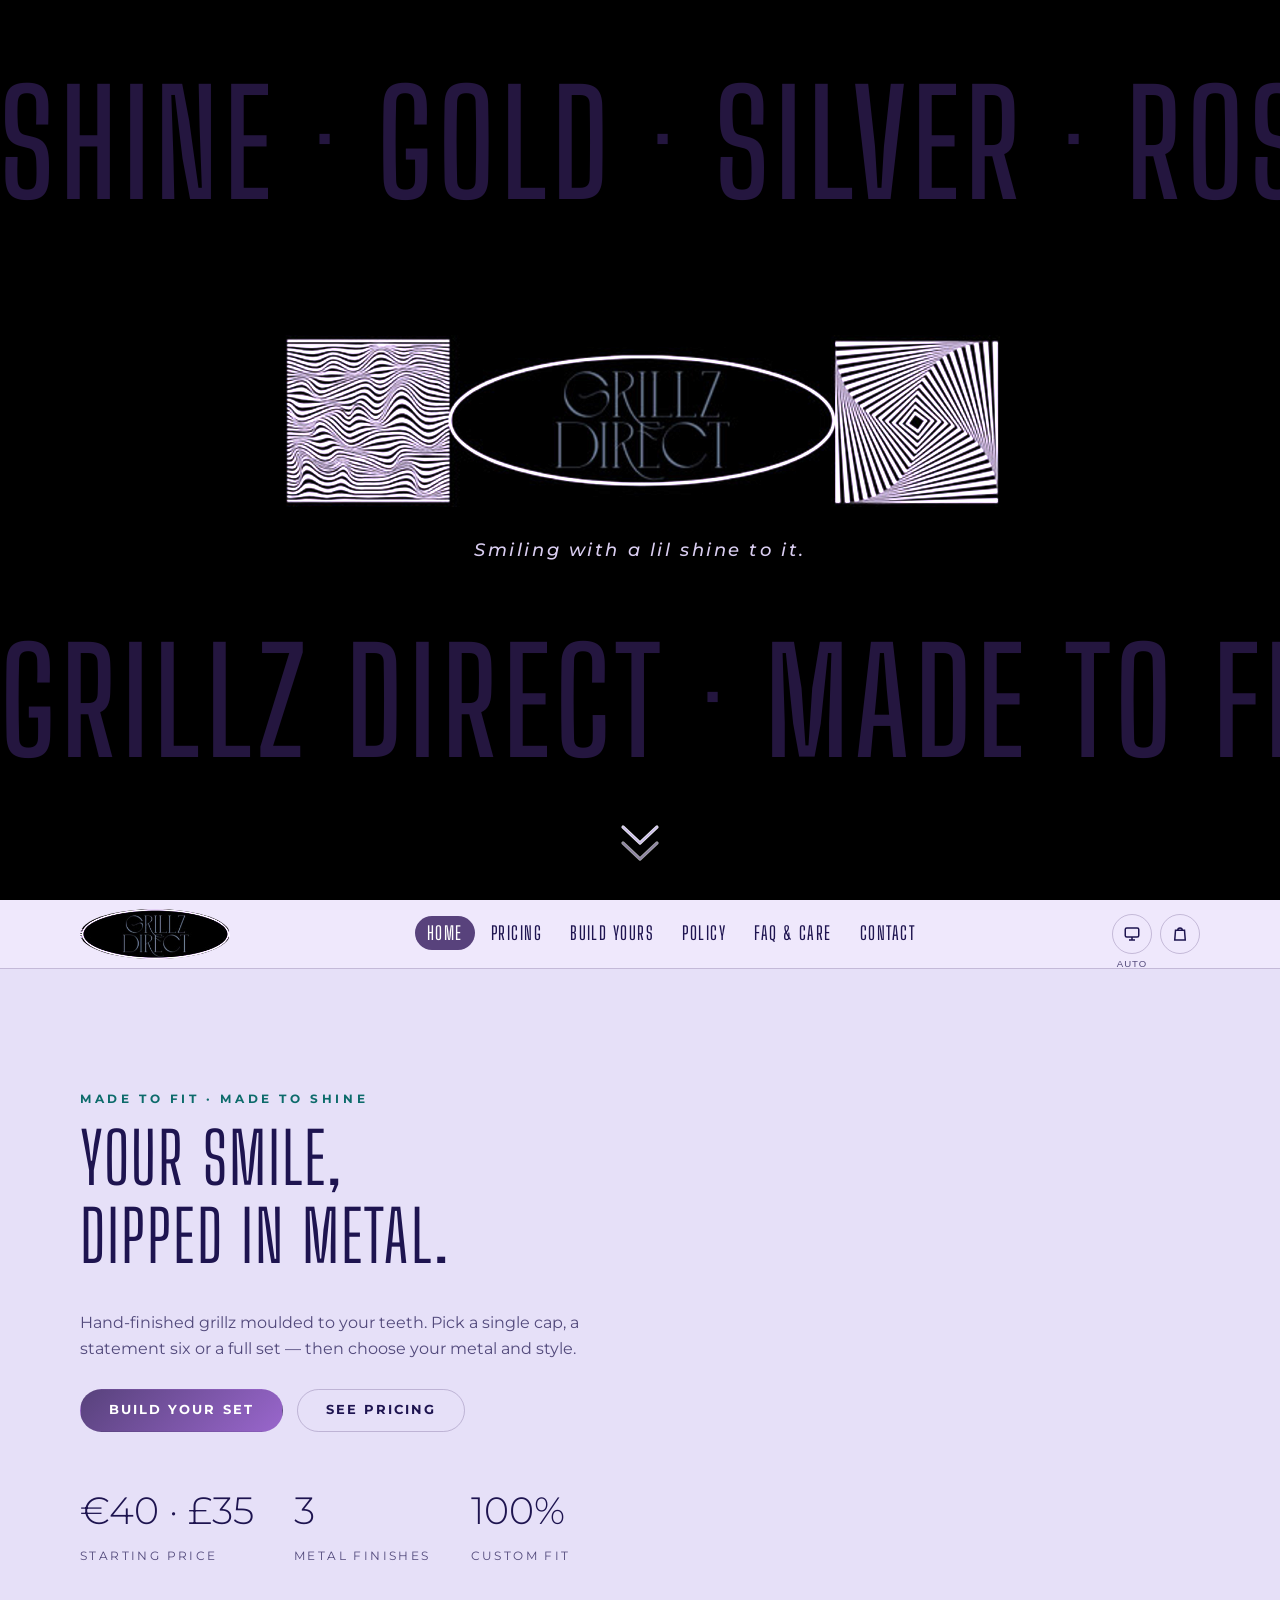
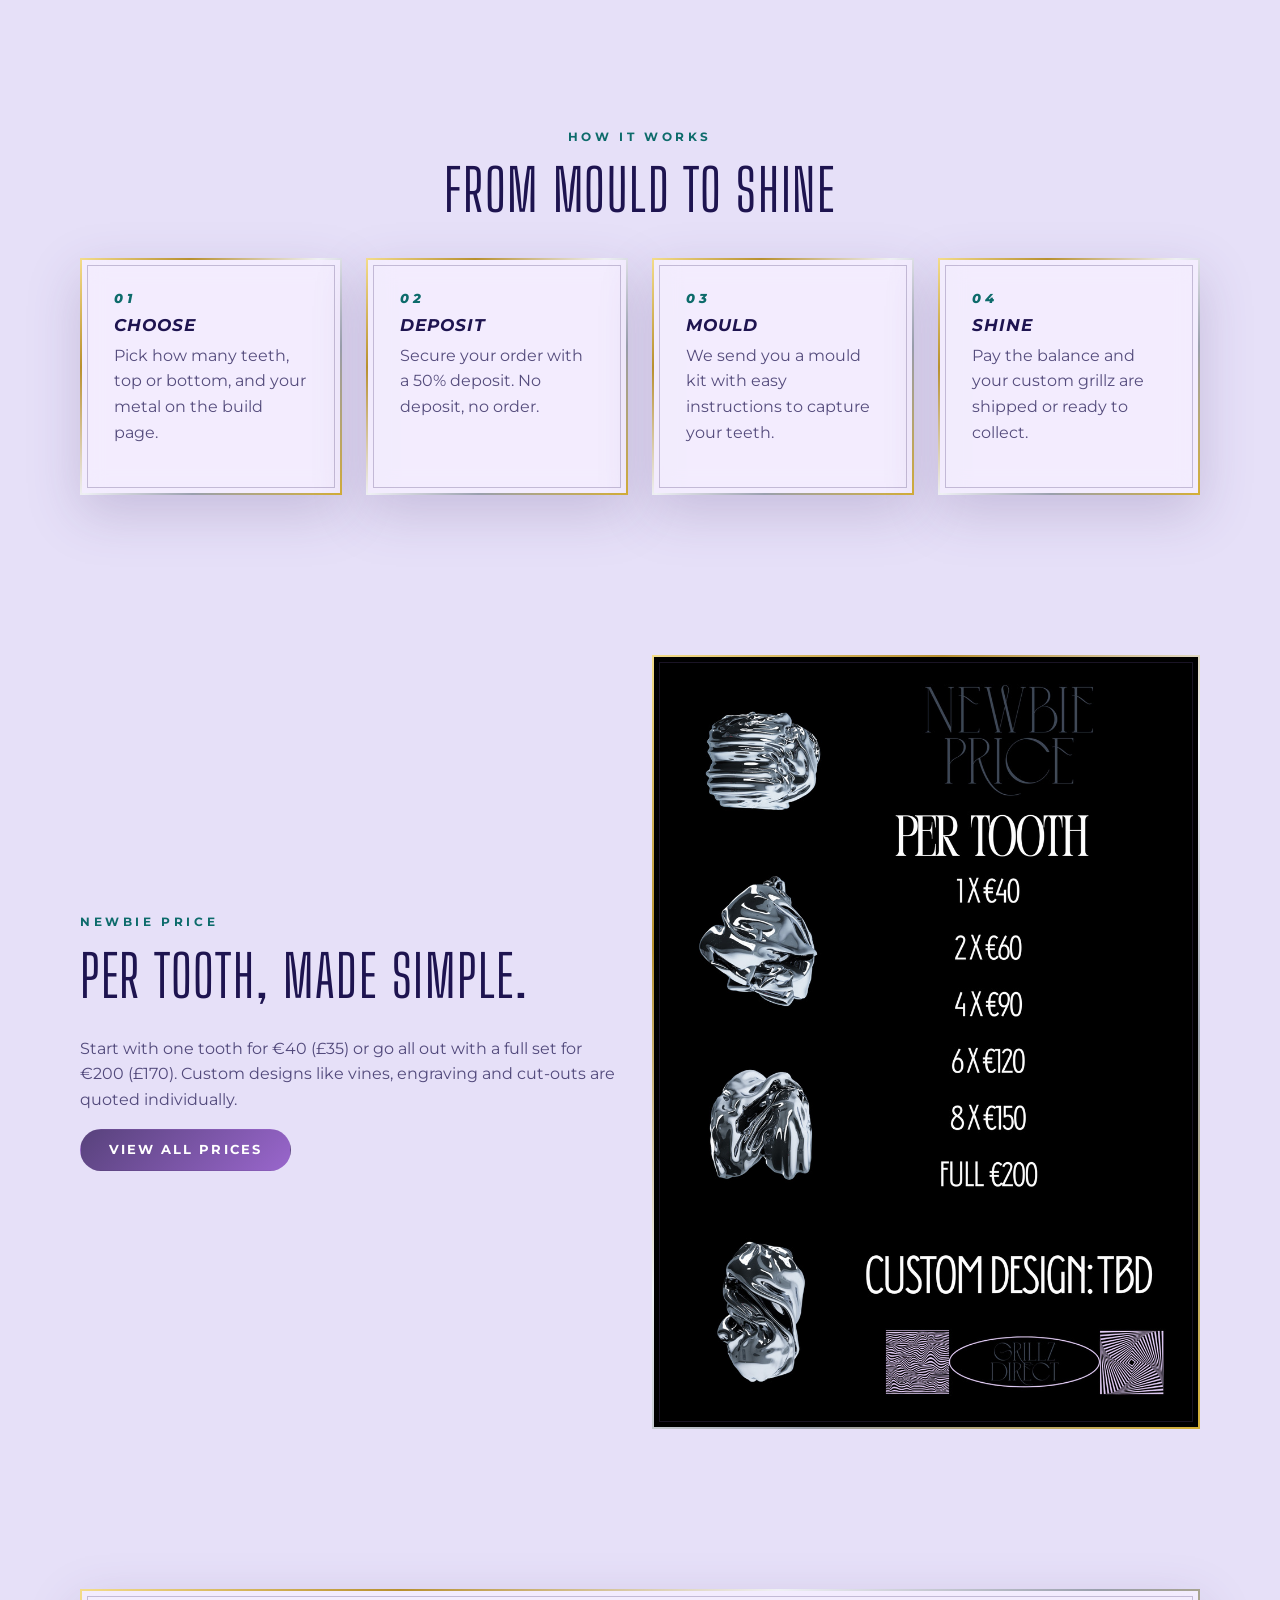
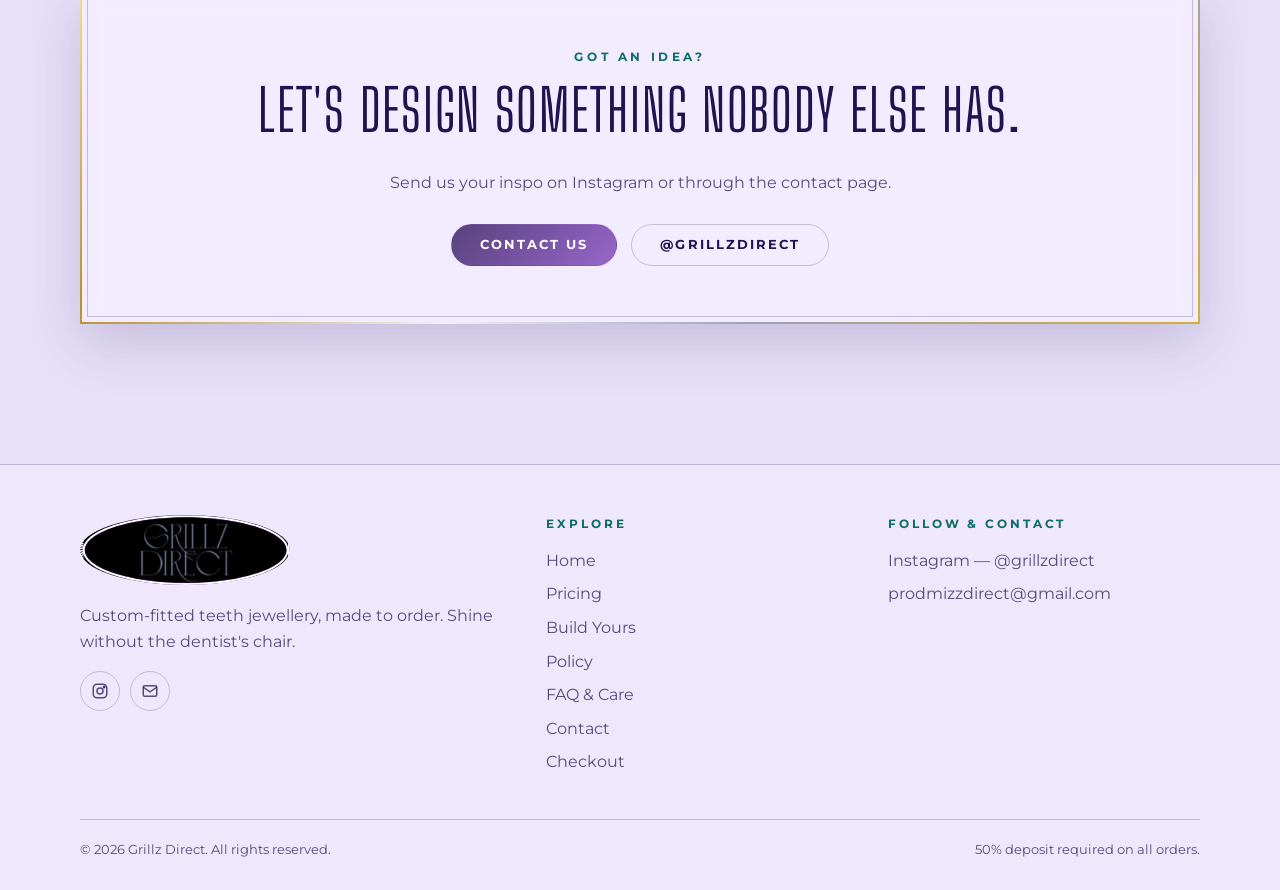
==== index.html @ 79b387ce "Grillz Direct website Seven linked pages (home, pricing, build-your-own, policy, FAQ & care, contact" ====
<!DOCTYPE html>
<html lang="en">
<head>
  <meta charset="UTF-8">
  <meta name="viewport" content="width=device-width, initial-scale=1.0">
  <title>Grillz Direct — Custom Teeth Jewellery</title>
  <meta name="description" content="Custom-fitted grillz made to order in Ireland and the UK. Silver, gold and rose gold teeth jewellery from €40 / £35.">
  <meta property="og:type" content="website">
  <meta property="og:title" content="Grillz Direct — Smiling with a lil shine to it.">
  <meta property="og:description" content="Custom-fitted grillz from €40 / £35. Build your set and pay a 50% deposit online.">
  <meta property="og:image" content="images/background.jpg">
  <meta name="theme-color" content="#000000">
  <script>try{var t=JSON.parse(localStorage.getItem("gd-theme"));if(t&&t!=="auto")document.documentElement.dataset.theme=t}catch(e){}</script>
  <link rel="preconnect" href="https://fonts.googleapis.com">
  <link rel="preconnect" href="https://fonts.gstatic.com" crossorigin>
  <link href="https://fonts.googleapis.com/css2?family=Big+Shoulders+Display:wght@300;400;500;600&family=Montserrat:ital,wght@0,400;0,500;0,600;0,700;0,800;1,700&display=swap" rel="stylesheet">
  <link rel="stylesheet" href="css/style.css">
  <script src="js/main.js" defer></script>
</head>
<body>
  <!-- Intro: the brand banner on solid black, unveiled from the centre -->
  <section class="intro" aria-label="Welcome">
    <div class="marquee top" aria-hidden="true">Shine · Gold · Silver · Rose · Custom · Shine · Gold · Silver · Rose · Custom ·&nbsp;</div>
    <div class="marquee bottom" aria-hidden="true">Grillz Direct · Made to fit · Grillz Direct · Made to fit ·&nbsp;</div>
    <div>
      <h1 class="intro-brand"><img class="intro-banner" src="images/logo-banner.png" alt="Grillz Direct" width="994" height="238"></h1>
      <p class="intro-tag">Smiling with a lil shine to it.</p>
    </div>
    <a class="slide-down" href="#start" aria-label="Scroll down to enter">
      <svg viewBox="0 0 40 22" aria-hidden="true"><path class="edge" d="M3 3l17 16L37 3"/><path class="core" d="M3 3l17 16L37 3"/></svg>
      <svg viewBox="0 0 40 22" aria-hidden="true"><path class="edge" d="M3 3l17 16L37 3"/><path class="core" d="M3 3l17 16L37 3"/></svg>
    </a>
  </section>

  <header id="site-header"></header>

  <main id="start">
    <section class="hero">
      <div class="container reveal">
        <span class="eyebrow">Made to fit · Made to shine</span>
        <h2>Your smile,<br>dipped in metal.</h2>
        <p style="max-width:520px">Hand-finished grillz moulded to your teeth. Pick a single cap, a statement six or a full set — then choose your metal and style.</p>
        <div class="hero-actions">
          <a class="btn" href="custom.html">Build your set</a>
          <a class="btn btn-ghost" href="shop.html">See pricing</a>
        </div>
        <div class="stats">
          <div class="stat"><strong>€40 · £35</strong><span>Starting price</span></div>
          <div class="stat"><strong data-count-to="3">3</strong><span>Metal finishes</span></div>
          <div class="stat"><strong data-count-to="100" data-suffix="%">100%</strong><span>Custom fit</span></div>
        </div>
      </div>
    </section>

    <section class="section">
      <div class="container">
        <div class="center reveal">
          <span class="eyebrow">How it works</span>
          <h2>From mould to shine</h2>
        </div>
        <div class="grid grid-3 steps" style="margin-top:36px">
          <article class="card step reveal"><h3>Choose</h3><p>Pick how many teeth, top or bottom, and your metal on the build page.</p></article>
          <article class="card step reveal"><h3>Deposit</h3><p>Secure your order with a 50% deposit. No deposit, no order.</p></article>
          <article class="card step reveal"><h3>Mould</h3><p>We send you a mould kit with easy instructions to capture your teeth.</p></article>
          <article class="card step reveal"><h3>Shine</h3><p>Pay the balance and your custom grillz are shipped or ready to collect.</p></article>
        </div>
      </div>
    </section>

    <section class="section">
      <div class="container grid grid-2" style="align-items:center">
        <div class="reveal">
          <span class="eyebrow">Newbie price</span>
          <h2>Per tooth, made simple.</h2>
          <p>Start with one tooth for €40 (£35) or go all out with a full set for €200 (£170). Custom designs like vines, engraving and cut-outs are quoted individually.</p>
          <a class="btn" href="shop.html">View all prices</a>
        </div>
        <button class="flyer reveal" data-lightbox="images/pricing.jpeg" aria-label="Open pricing flyer">
          <img src="images/pricing.jpeg" alt="Grillz Direct newbie price list flyer" loading="lazy">
        </button>
      </div>
    </section>

    <section class="section">
      <div class="container card center reveal" style="padding:56px 28px">
        <span class="eyebrow">Got an idea?</span>
        <h2>Let's design something nobody else has.</h2>
        <p>Send us your inspo on Instagram or through the contact page.</p>
        <div class="hero-actions" style="justify-content:center">
          <a class="btn" href="contact.html">Contact us</a>
          <a class="btn btn-ghost" href="https://www.instagram.com/grillzdirect/" target="_blank" rel="noopener">@grillzdirect</a>
        </div>
      </div>
    </section>
  </main>

  <footer id="site-footer"></footer>
</body>
</html>
---- css/style.css ----
/* =========================================================
   GRILLZ DIRECT — shared stylesheet
   Dark: indigo / dark teal / cyber grape / purple amethyst
   Light: lilac / lavender
   ========================================================= */

:root {
  /* brand palette */
  --indigo: #1e1450;
  --indigo-deep: #120b33;
  --teal: #0d3b42;
  --grape: #58427c;
  --amethyst: #9966cc;
  --lilac: #c8a2c8;
  --lavender: #e6e0f8;

  /* dark theme tokens (default) */
  --bg: #0c0822;
  --surface: rgba(30, 20, 80, 0.62);
  --surface-strong: rgba(18, 11, 51, 0.88);
  --border: rgba(153, 102, 204, 0.32);
  --text: #ffffff;
  --text-soft: rgba(255, 255, 255, 0.74);
  --accent: #b48ae6;
  --accent-2: #3fb7b0;
  --btn-text: #ffffff;
  --veil: rgba(10, 6, 26, 0.62);
  --photo-backing: #000;
  --photo-blend: normal;
  --shadow: 0 18px 50px rgba(0, 0, 0, 0.45);
  color-scheme: dark;

  /* metal frame for the info boxes */
  --gold: #d4af37;
  --silver: #c9ccd4;
  --metal-frame: linear-gradient(135deg, #f3dc8a, #b8902f 22%, #eef0f4 48%, #9aa0ad 70%, #d4af37);
  --inner-line: rgba(220, 222, 230, 0.35);

  --radius: 18px;
  --logo-boost: brightness(1.7) drop-shadow(0 0 .5px rgba(255, 255, 255, .85)) drop-shadow(0 0 .5px rgba(255, 255, 255, .6));
  --font-title: "Big Shoulders Display", "Arial Narrow", sans-serif;
  --font-display: "Montserrat", system-ui, sans-serif;
  --font-body: "Montserrat", system-ui, sans-serif;
}

/* light theme — follows device unless the user picked one */
@media (prefers-color-scheme: light) {
  :root:not([data-theme="dark"]) {
    --bg: #e6e0f8;
    --surface: rgba(246, 240, 255, 0.78);
    --surface-strong: rgba(240, 232, 252, 0.95);
    --border: rgba(88, 66, 124, 0.28);
    --text: #1e1450;
    --text-soft: rgba(30, 20, 80, 0.74);
    --accent: #6b3fa8;
    --accent-2: #0d6b6b;
    --veil: rgba(230, 224, 248, 0.62);
    --photo-backing: #e6e0f8;
    --photo-blend: screen;
    --inner-line: rgba(88, 66, 124, 0.3);
    --shadow: 0 18px 50px rgba(88, 66, 124, 0.22);
    color-scheme: light;
  }
}
:root[data-theme="light"] {
  --bg: #e6e0f8;
  --surface: rgba(246, 240, 255, 0.78);
  --surface-strong: rgba(240, 232, 252, 0.95);
  --border: rgba(88, 66, 124, 0.28);
  --text: #1e1450;
  --text-soft: rgba(30, 20, 80, 0.74);
  --accent: #6b3fa8;
  --accent-2: #0d6b6b;
  --veil: rgba(230, 224, 248, 0.62);
  --photo-backing: #e6e0f8;
  --photo-blend: screen;
  --inner-line: rgba(88, 66, 124, 0.3);
  --shadow: 0 18px 50px rgba(88, 66, 124, 0.22);
  color-scheme: light;
}

/* ---------- base ---------- */
*, *::before, *::after { box-sizing: border-box; }
html { scroll-behavior: smooth; }
body {
  margin: 0;
  min-height: 100vh;
  font-family: var(--font-body);
  color: var(--text);
  background: var(--bg);
  line-height: 1.6;
  overflow-x: hidden;
  transition: background-color .4s, color .4s;
}

/* Fixed background photo that stays put while scrolling.
   Shown near its real size (no upscaling blur) on a backing that
   matches the photo's black edges; a flat veil keeps it half-hidden.
   In light mode the photo is screen-blended so its black turns lavender. */
body::before {
  content: "";
  position: fixed;
  inset: 0;
  z-index: -2;
  background: var(--photo-backing) url("../images/background.jpg") center / min(100vw, 100vh, 760px) no-repeat;
  background-blend-mode: var(--photo-blend);
}
body::after {
  content: "";
  position: fixed;
  inset: 0;
  z-index: -1;
  background: var(--veil);
  transition: background .4s;
}

img { max-width: 100%; display: block; }
a { color: var(--accent); }
h1, h2, h3 { font-weight: 400; line-height: 1.1; margin: 0 0 .5em; }
/* main titles use the flyer-style condensed lettering */
h1, h2 { font-family: var(--font-title); font-weight: 400; text-transform: uppercase; letter-spacing: .03em; }
h1 { font-size: clamp(3rem, 8vw, 5.6rem); }
h2 { font-size: clamp(2.2rem, 5.5vw, 3.6rem); }
h3 { font-family: var(--font-body); font-size: 1.05rem; font-weight: 700; font-style: italic; text-transform: uppercase; letter-spacing: .06em; }
p { margin: 0 0 1em; color: var(--text-soft); }

.container { width: min(1120px, 100% - 32px); margin-inline: auto; }
.section { padding: 80px 0; }
.eyebrow { text-transform: uppercase; letter-spacing: .3em; font-size: .75rem; font-weight: 700; color: var(--accent-2); margin-bottom: 12px; display: block; }
.center { text-align: center; }
.muted { color: var(--text-soft); font-size: .9rem; }

/* ---------- header / nav ---------- */
.site-header {
  position: sticky; top: 0; z-index: 50;
  background: var(--surface-strong);
  backdrop-filter: blur(14px);
  border-bottom: 1px solid var(--border);
}
.nav { display: flex; align-items: center; justify-content: space-between; gap: 16px; height: 68px; }
/* logo: the oval from the brand banner (logo-banner.png is 994×238,
   the oval sits at x 225–771, y 27–209) */
.logo {
  --h: 50px;
  display: block; flex-shrink: 0;
  height: var(--h); aspect-ratio: 546 / 182; border-radius: 50%;
  background: #000 url("../images/logo-banner.png") no-repeat;
  background-size: calc(var(--h) * 994 / 182) auto;
  background-position: calc(var(--h) * -225 / 182) calc(var(--h) * -27 / 182);
  filter: var(--logo-boost);
  transition: transform .3s, filter .3s;
}
.logo:hover { transform: scale(1.05); filter: var(--logo-boost) drop-shadow(0 0 10px rgba(200, 180, 236, .6)); }

.site-footer .logo { --h: 70px; }
.nav-links { display: flex; gap: 4px; list-style: none; margin: 0; padding: 0; }
.nav-links a {
  color: var(--text); text-decoration: none; font-family: var(--font-title); font-size: 1.15rem; font-weight: 500;
  letter-spacing: .08em; text-transform: uppercase; padding: 6px 12px; border-radius: 999px;
  transition: background .25s, color .25s;
}
.nav-links a:hover, .nav-links a.active { background: var(--grape); color: #fff; }
.nav-tools { display: flex; align-items: center; gap: 8px; }
.icon-btn {
  position: relative; display: inline-grid; place-items: center;
  width: 40px; height: 40px; border-radius: 50%;
  border: 1px solid var(--border); background: transparent; color: var(--text);
  cursor: pointer; text-decoration: none; transition: background .25s, transform .25s;
}
.icon-btn:hover { background: var(--grape); color: #fff; transform: translateY(-2px); }
.icon-btn svg { width: 18px; height: 18px; }
.cart-count {
  position: absolute; top: -4px; right: -4px; min-width: 18px; height: 18px; padding: 0 5px;
  border-radius: 999px; background: var(--accent-2); color: #fff; font-size: .68rem; font-weight: 700;
  display: grid; place-items: center;
}
.cart-count[data-count="0"] { display: none; }
.theme-label { font-size: .6rem; position: absolute; bottom: -16px; letter-spacing: .1em; text-transform: uppercase; color: var(--text-soft); }
.menu-toggle { display: none; }

@media (max-width: 1100px) {
  .menu-toggle { display: inline-grid; }
  .nav-links {
    position: absolute; top: 68px; left: 0; right: 0; flex-direction: column;
    background: var(--surface-strong); backdrop-filter: blur(14px);
    padding: 12px 16px 20px; border-bottom: 1px solid var(--border);
    transform: translateY(-12px); opacity: 0; pointer-events: none; transition: .3s;
  }
  .nav-links.open { transform: none; opacity: 1; pointer-events: auto; }
  .nav-links a { display: block; padding: 12px 14px; }
}

/* ---------- buttons ---------- */
.btn {
  display: inline-flex; align-items: center; justify-content: center; gap: 10px;
  padding: 14px 28px; border-radius: 999px; border: 1px solid transparent;
  font: 700 .8rem/1 var(--font-body); letter-spacing: .16em; text-transform: uppercase;
  cursor: pointer; text-decoration: none; transition: transform .25s, box-shadow .25s, background .25s;
  background: linear-gradient(135deg, var(--grape), var(--amethyst)); color: var(--btn-text);
}
.btn:hover { transform: translateY(-3px); box-shadow: 0 12px 30px rgba(153, 102, 204, .45); }
.btn-ghost { background: transparent; border-color: var(--border); color: var(--text); }
.btn-ghost:hover { background: var(--surface); }
.btn-teal { background: linear-gradient(135deg, var(--teal), #16716d); }
.btn-block { width: 100%; }
.btn:disabled { opacity: .5; cursor: not-allowed; transform: none; box-shadow: none; }

/* ---------- cards ---------- */
/* boxy info boxes: straight edges, gold→silver outer frame, thin inner line */
.card, .flyer {
  border: 2px solid var(--gold);
  border-image: var(--metal-frame) 1;
  border-radius: 0;
  outline: 1px solid var(--inner-line);
  outline-offset: -8px;
}
.card {
  background: var(--surface);
  padding: 32px; backdrop-filter: blur(12px); box-shadow: var(--shadow);
  transition: transform .35s, box-shadow .35s;
}
.card:hover { transform: translateY(-6px); box-shadow: var(--shadow), 0 0 24px rgba(212, 175, 55, .22); }
.grid { display: grid; gap: 24px; }
.grid-2 { grid-template-columns: repeat(auto-fit, minmax(300px, 1fr)); }
.grid-3 { grid-template-columns: repeat(auto-fit, minmax(240px, 1fr)); }

/* ---------- intro (home) ---------- */
/* solid black (no gradient) so the banner's own black blends in, in both themes */
.intro {
  position: relative; height: 100vh; min-height: 520px;
  display: grid; place-items: center; text-align: center; overflow: hidden;
  background: #000; color: #fff; padding: 0 16px;
}

/* intro banner, shown no bigger than its real width so it stays crisp.
   The banner's thin grey lettering is brightened and given a faint white
   edge so it reads bolder; the lilac glow pulses slowly. */
.intro-brand { margin: 0; position: relative; z-index: 1; }
.intro-tag, .slide-down { z-index: 1; }
/* floating words drifting behind the banner, in dark purple */
.marquee {
  position: absolute; left: 0; white-space: nowrap; pointer-events: none;
  font-family: var(--font-title); font-weight: 600; text-transform: uppercase; letter-spacing: .04em;
  font-size: clamp(3.5rem, 12vw, 9rem); line-height: 1; color: #24163f;
}
.marquee.top { top: 8%; animation: scroll-x 34s linear infinite; }
.marquee.bottom { bottom: 14%; animation: scroll-x 40s linear infinite reverse; }
.intro-banner {
  width: min(720px, 100%); height: auto; margin: 0 auto;
  image-rendering: -webkit-optimize-contrast;
  filter: var(--logo-boost);
  clip-path: inset(0 50% 0 50%); opacity: 0;
  animation: unveil 1.6s .2s cubic-bezier(.7,0,.2,1) forwards, glow 4s 2s ease-in-out infinite;
}
.intro-tag {
  margin: 28px 0 0; color: #d9cdf0; font-style: italic; font-weight: 500;
  letter-spacing: .14em; font-size: clamp(.9rem, 2.4vw, 1.15rem);
  opacity: 0; transform: translateY(14px); animation: rise 1s 1.6s forwards;
}
.slide-down {
  position: absolute; bottom: 30px; left: 50%; transform: translateX(-50%);
  display: grid; justify-items: center; padding: 8px;
  text-decoration: none; opacity: 0; animation: fade 1s 2.2s forwards;
}
.slide-down svg { width: 40px; height: 22px; overflow: visible; animation: bounce 1.8s ease-in-out infinite; }
.slide-down svg + svg { margin-top: -6px; animation-delay: .18s; opacity: .7; }
/* thin lilac chevron with a silver outline: silver stroke under a thinner lilac one */
.slide-down .edge { fill: none; stroke: #e4e6ec; stroke-width: 3.2; stroke-linecap: round; stroke-linejoin: round; }
.slide-down .core { fill: none; stroke: #c9b6ea; stroke-width: 1.4; stroke-linecap: round; stroke-linejoin: round; }

@keyframes scroll-x { from { transform: translateX(0); } to { transform: translateX(-50%); } }
@keyframes unveil { to { clip-path: inset(0 0 0 0); opacity: 1; } }
@keyframes glow {
  0%, 100% { filter: var(--logo-boost); }
  50% { filter: var(--logo-boost) drop-shadow(0 0 16px rgba(201, 182, 234, .5)); }
}
@keyframes rise { to { opacity: 1; transform: none; } }
@keyframes fade { to { opacity: 1; } }
@keyframes bounce { 0%, 100% { translate: 0 0; } 50% { translate: 0 8px; } }

/* home hero sitting on the fixed background */
.hero { padding: 120px 0 80px; }
.hero h2 { font-size: clamp(2.4rem, 6vw, 4.4rem); }
.hero-actions { display: flex; flex-wrap: wrap; gap: 14px; margin-top: 28px; }
.stats { display: flex; flex-wrap: wrap; gap: 40px; margin-top: 48px; }
.stat strong { display: block; font-size: 2.4rem; font-weight: 300; color: var(--text); }
.stat span { font-size: .75rem; letter-spacing: .2em; text-transform: uppercase; color: var(--text-soft); }

.steps { counter-reset: step; }
.step h3::before { counter-increment: step; content: "0" counter(step); display: block; font-family: var(--font-body); font-weight: 800; font-size: .8rem; letter-spacing: .3em; color: var(--accent-2); margin-bottom: 10px; }

/* page header for inner pages */
.page-head { padding: 90px 0 30px; text-align: center; }
.page-head p { max-width: 620px; margin-inline: auto; }

/* ---------- pricing ---------- */
.price-card { text-align: center; position: relative; overflow: hidden; }
.price-card .teeth { font-size: 3rem; font-weight: 300; line-height: 1; }
.price-card .label { text-transform: uppercase; letter-spacing: .25em; font-size: .72rem; color: var(--text-soft); }
.price-card .price { font-size: 1.9rem; font-weight: 800; margin: 16px 0 2px; color: var(--accent); }
.price-card .price-alt { font-size: 1.05rem; font-weight: 600; color: var(--text-soft); }
.price-card .per { font-size: .8rem; color: var(--text-soft); margin-bottom: 20px; }
.price-card.featured { box-shadow: var(--shadow), 0 0 28px rgba(212, 175, 55, .25); }
.badge {
  position: absolute; top: 16px; right: -34px; transform: rotate(40deg);
  background: var(--accent-2); color: #fff; font-size: .62rem; font-weight: 800;
  letter-spacing: .15em; padding: 4px 40px;
}
.flyers { display: grid; grid-template-columns: repeat(auto-fit, minmax(240px, 1fr)); gap: 24px; }
.flyer { cursor: zoom-in; overflow: hidden; background: #000; padding: 0; }
.flyer img { transition: transform .5s; }
.flyer:hover img { transform: scale(1.04); }

/* ---------- builder ---------- */
.builder { display: grid; grid-template-columns: 1.4fr 1fr; gap: 24px; align-items: start; }
@media (max-width: 860px) { .builder { grid-template-columns: 1fr; } }
.arch-label { text-transform: uppercase; letter-spacing: .25em; font-size: .72rem; font-weight: 700; color: var(--text-soft); margin: 10px 0; text-align: center; }
.arch { display: flex; justify-content: center; gap: 6px; flex-wrap: nowrap; }
.arch.bottom { align-items: flex-start; }
.tooth {
  width: clamp(24px, 6vw, 46px); height: clamp(38px, 9vw, 64px); padding: 0;
  border: 2px solid var(--border); background: rgba(255, 255, 255, .08); cursor: pointer;
  border-radius: 40% 40% 50% 50% / 30% 30% 70% 70%; transition: .25s; color: var(--text);
  font-size: .62rem; font-weight: 700;
}
.arch.bottom .tooth { border-radius: 50% 50% 40% 40% / 70% 70% 30% 30%; }
.tooth:hover { border-color: var(--amethyst); transform: scale(1.08); }
.tooth[aria-pressed="true"] { background: linear-gradient(160deg, #f3f3f7, #9ea4b8 55%, #e7e9f1); border-color: #fff; color: #1e1450; box-shadow: 0 0 18px rgba(180, 138, 230, .7); }
.tooth[aria-pressed="true"].gold { background: linear-gradient(160deg, #fff1b8, #c99a2e 55%, #f6dd8a); }
.tooth[aria-pressed="true"].rose { background: linear-gradient(160deg, #ffd9cc, #c27a62 55%, #f2c0ae); }
.mouth { padding: 20px 8px; border-radius: 30px; background: rgba(0, 0, 0, .18); }
.quick { display: flex; flex-wrap: wrap; gap: 8px; justify-content: center; margin-top: 16px; }
.chip {
  border: 1px solid var(--border); background: transparent; color: var(--text);
  padding: 8px 14px; border-radius: 999px; font: 600 .72rem var(--font-body); letter-spacing: .1em;
  text-transform: uppercase; cursor: pointer; transition: .2s;
}
.chip:hover, .chip.on { background: var(--grape); color: #fff; border-color: var(--grape); }
.field { margin-bottom: 18px; }
.field label, .field .legend { display: block; font-size: .72rem; font-weight: 700; letter-spacing: .2em; text-transform: uppercase; margin-bottom: 8px; color: var(--text-soft); }
.options { display: flex; flex-wrap: wrap; gap: 8px; }
.summary-line { display: flex; justify-content: space-between; padding: 8px 0; border-bottom: 1px dashed var(--border); font-size: .9rem; }
.summary-total { display: flex; justify-content: space-between; align-items: baseline; padding-top: 14px; }
.summary-total strong { font-size: 2rem; color: var(--accent); }

/* ---------- forms ---------- */
input, select, textarea {
  width: 100%; padding: 14px 16px; border-radius: 0;
  border: 1px solid var(--border); background: var(--surface-strong); color: var(--text);
  font: 500 .95rem var(--font-body); transition: border-color .2s, box-shadow .2s;
}
input:focus, select:focus, textarea:focus { outline: none; border-color: var(--amethyst); box-shadow: 0 0 0 3px rgba(153, 102, 204, .25); }
textarea { min-height: 140px; resize: vertical; }
.row { display: grid; grid-template-columns: 1fr 1fr; gap: 16px; }
@media (max-width: 560px) { .row { grid-template-columns: 1fr; } }
.form-msg { margin-top: 14px; font-weight: 600; min-height: 1.4em; }
.form-msg.ok { color: var(--accent-2); }
.form-msg.err { color: #ff7a9a; }

/* ---------- cart / payment ---------- */
.cart-item { display: flex; justify-content: space-between; gap: 12px; align-items: center; padding: 14px 0; border-bottom: 1px solid var(--border); }
.cart-item small { display: block; color: var(--text-soft); }
.remove { background: none; border: none; color: var(--text-soft); cursor: pointer; font-size: 1.2rem; }
.remove:hover { color: #ff7a9a; }
.pay-methods { display: grid; grid-template-columns: repeat(2, 1fr); gap: 12px; margin-bottom: 20px; }
.pay-method {
  display: flex; align-items: center; justify-content: center; gap: 10px; min-height: 58px;
  border: 2px solid var(--border); border-radius: 0; background: var(--surface-strong); color: var(--text);
  font: 700 .9rem var(--font-body); cursor: pointer; transition: .2s;
}
.pay-method svg { width: 26px; height: 26px; }
.pay-method:hover { border-color: var(--gold); }
.pay-method[aria-checked="true"] { border-color: var(--gold); box-shadow: inset 0 0 0 1px var(--silver); }
.currency-switch { display: inline-flex; border: 1px solid var(--border); margin-bottom: 18px; }
.currency-switch button { border: 0; background: transparent; color: var(--text); padding: 8px 16px; font: 700 .8rem var(--font-body); letter-spacing: .1em; cursor: pointer; }
.currency-switch button[aria-pressed="true"] { background: var(--grape); color: #fff; }
.pay-panel { display: none; }
.pay-panel.show { display: block; animation: fade-in .3s; }
.wallet-btn { width: 100%; min-height: 54px; border-radius: 0; border: none; font: 700 1rem var(--font-body); cursor: pointer; display: flex; align-items: center; justify-content: center; gap: 8px; }
.wallet-apple { background: #000; color: #fff; }
.wallet-google { background: #fff; color: #3c4043; border: 1px solid #dadce0; }
.wallet-paypal { background: #ffc439; color: #003087; }
@keyframes fade-in { from { opacity: 0; transform: translateY(6px); } }
.notice { padding: 14px 16px; border-radius: 0; border: 1px solid var(--border); background: rgba(63, 183, 176, .12); font-size: .85rem; color: var(--text-soft); }

/* ---------- FAQ ---------- */
details { border-bottom: 1px solid var(--border); padding: 18px 0; }
summary { cursor: pointer; font-weight: 700; list-style: none; display: flex; justify-content: space-between; gap: 16px; }
summary::-webkit-details-marker { display: none; }
summary::after { content: "+"; font-size: 1.4rem; line-height: 1; color: var(--accent); transition: transform .3s; }
details[open] summary::after { transform: rotate(45deg); }
details p { margin-top: 12px; }

/* ---------- policy ---------- */
.policy-list { list-style: none; padding: 0; margin: 0; }
.policy-list li { display: flex; gap: 18px; padding: 22px 0; border-bottom: 1px solid var(--border); }
.policy-list .num { font-family: var(--font-title); font-size: 2.4rem; color: var(--accent); line-height: 1; min-width: 50px; }
.policy-list strong { display: block; font-style: italic; text-transform: uppercase; letter-spacing: .05em; margin-bottom: 4px; }

/* ---------- lightbox ---------- */
.lightbox { position: fixed; inset: 0; z-index: 100; display: none; place-items: center; background: rgba(6, 4, 20, .88); padding: 24px; cursor: zoom-out; }
.lightbox.open { display: grid; animation: fade-in .25s; }
.lightbox img { max-height: 90vh; width: auto; border-radius: 12px; }

/* ---------- toast ---------- */
.toast {
  position: fixed; left: 50%; bottom: 24px; z-index: 120; transform: translate(-50%, 140%);
  background: var(--surface-strong); border: 1px solid var(--amethyst); color: var(--text);
  padding: 14px 22px; border-radius: 999px; font-weight: 600; font-size: .9rem; box-shadow: var(--shadow);
  transition: transform .4s cubic-bezier(.2,.8,.2,1), visibility .4s; max-width: calc(100% - 32px); visibility: hidden;
}
.toast.show { transform: translate(-50%, 0); visibility: visible; }

/* ---------- footer ---------- */
.site-footer { margin-top: 60px; padding: 50px 0 30px; background: var(--surface-strong); border-top: 1px solid var(--border); backdrop-filter: blur(14px); }
.footer-grid { display: grid; grid-template-columns: 1.4fr 1fr 1fr; gap: 30px; }
@media (max-width: 760px) { .footer-grid { grid-template-columns: 1fr; } }
.footer-grid h4 { font-size: .72rem; letter-spacing: .25em; text-transform: uppercase; margin: 0 0 14px; color: var(--accent-2); }
.footer-grid ul { list-style: none; margin: 0; padding: 0; }
.footer-grid li { margin-bottom: 8px; }
.footer-grid a { color: var(--text-soft); text-decoration: none; }
.footer-grid a:hover { color: var(--text); }
.socials { display: flex; gap: 10px; margin-top: 16px; }
.footer-bottom { margin-top: 36px; padding-top: 20px; border-top: 1px solid var(--border); font-size: .8rem; color: var(--text-soft); display: flex; justify-content: space-between; flex-wrap: wrap; gap: 10px; }

/* ---------- scroll reveal ---------- */
.reveal { opacity: 0; transform: translateY(36px); transition: opacity .8s, transform .8s cubic-bezier(.2,.8,.2,1); }
.reveal.visible { opacity: 1; transform: none; }

@media (prefers-reduced-motion: reduce) {
  *, *::before, *::after { animation-duration: .01ms !important; animation-iteration-count: 1 !important; transition-duration: .01ms !important; }
  .reveal { opacity: 1; transform: none; }
}
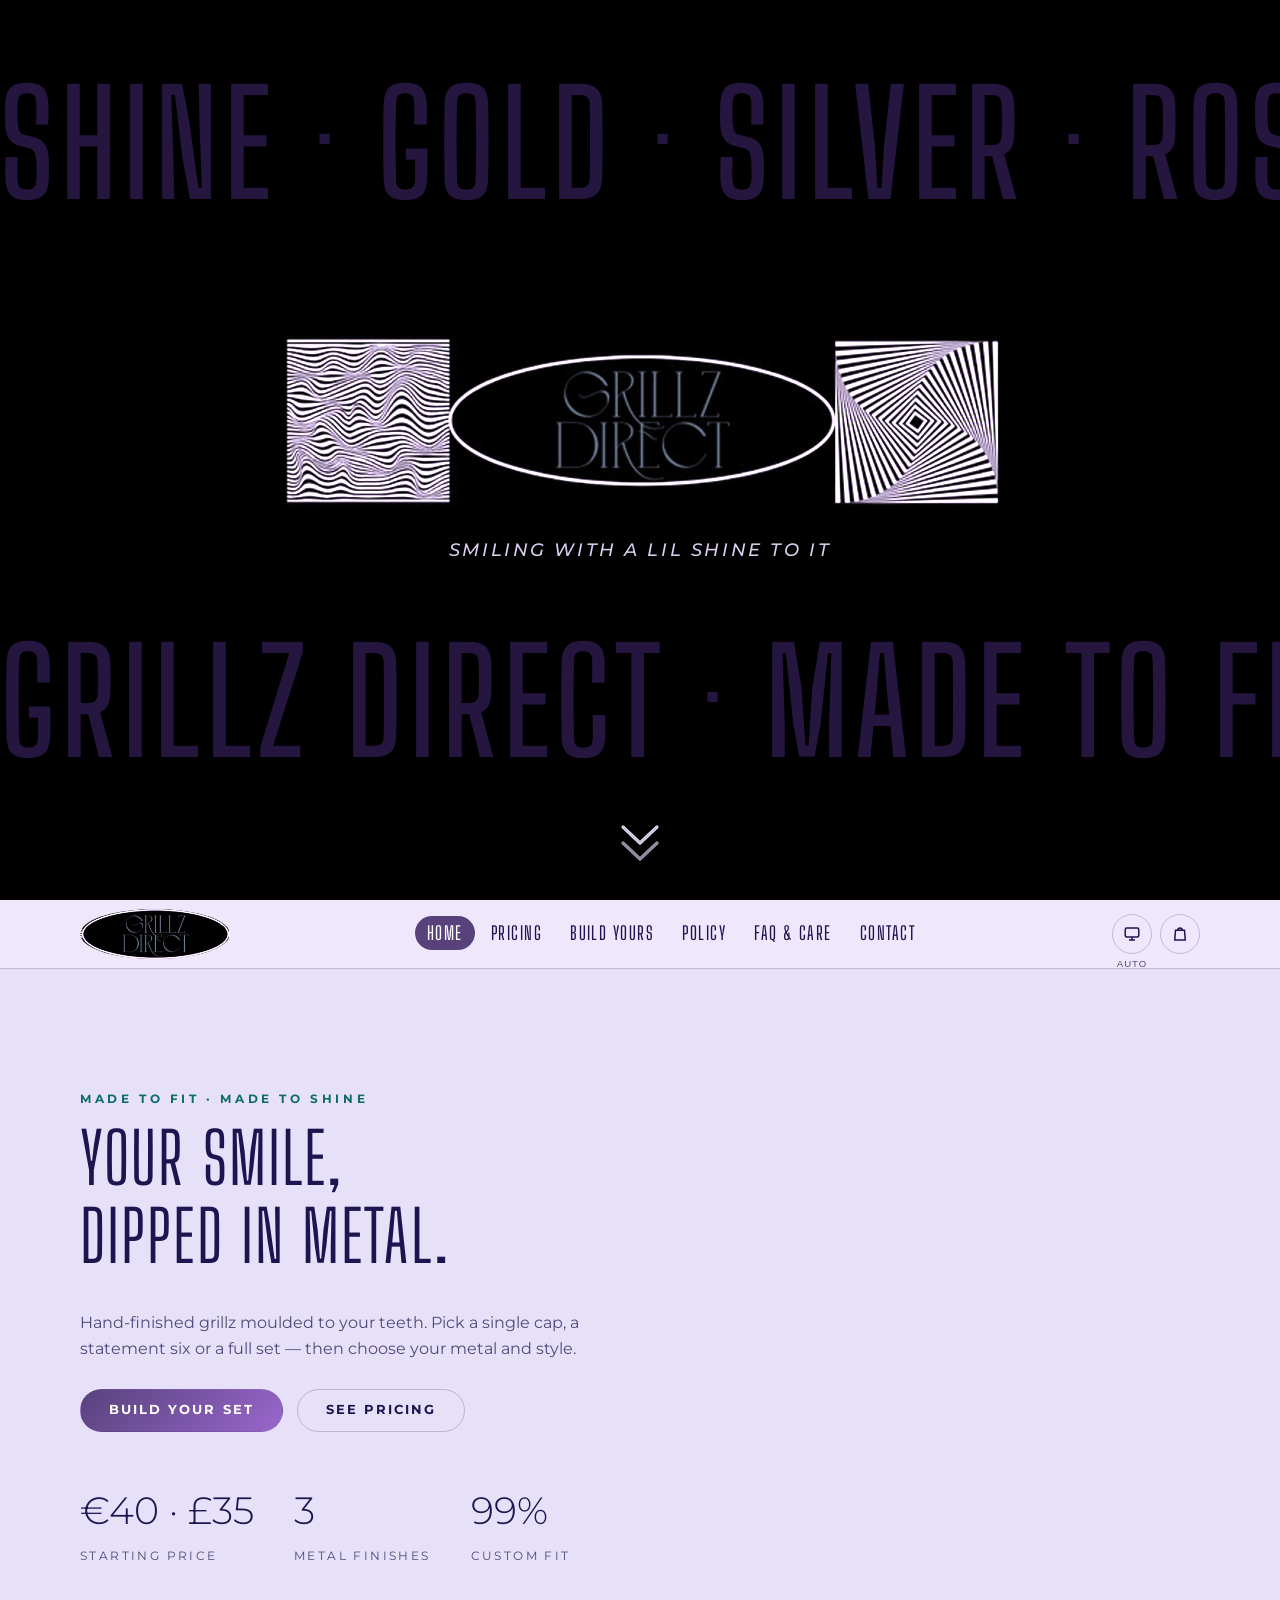
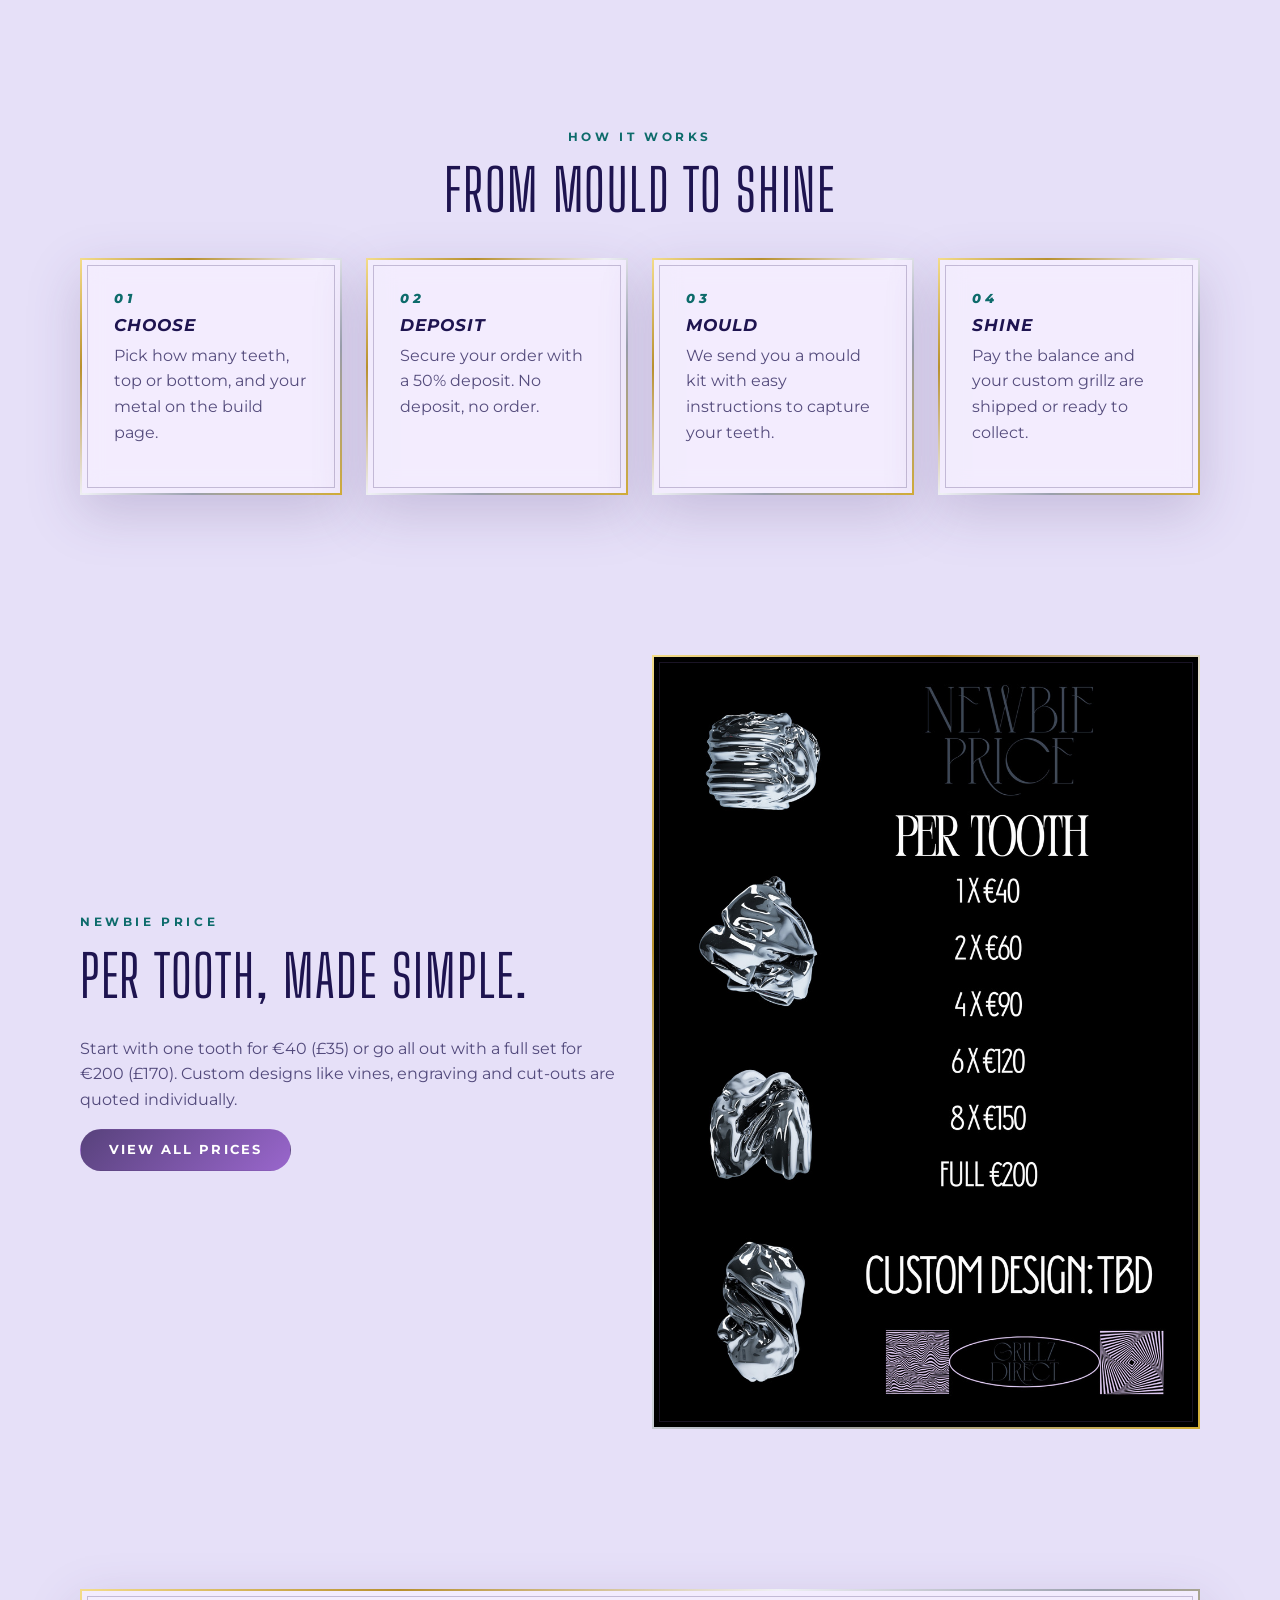
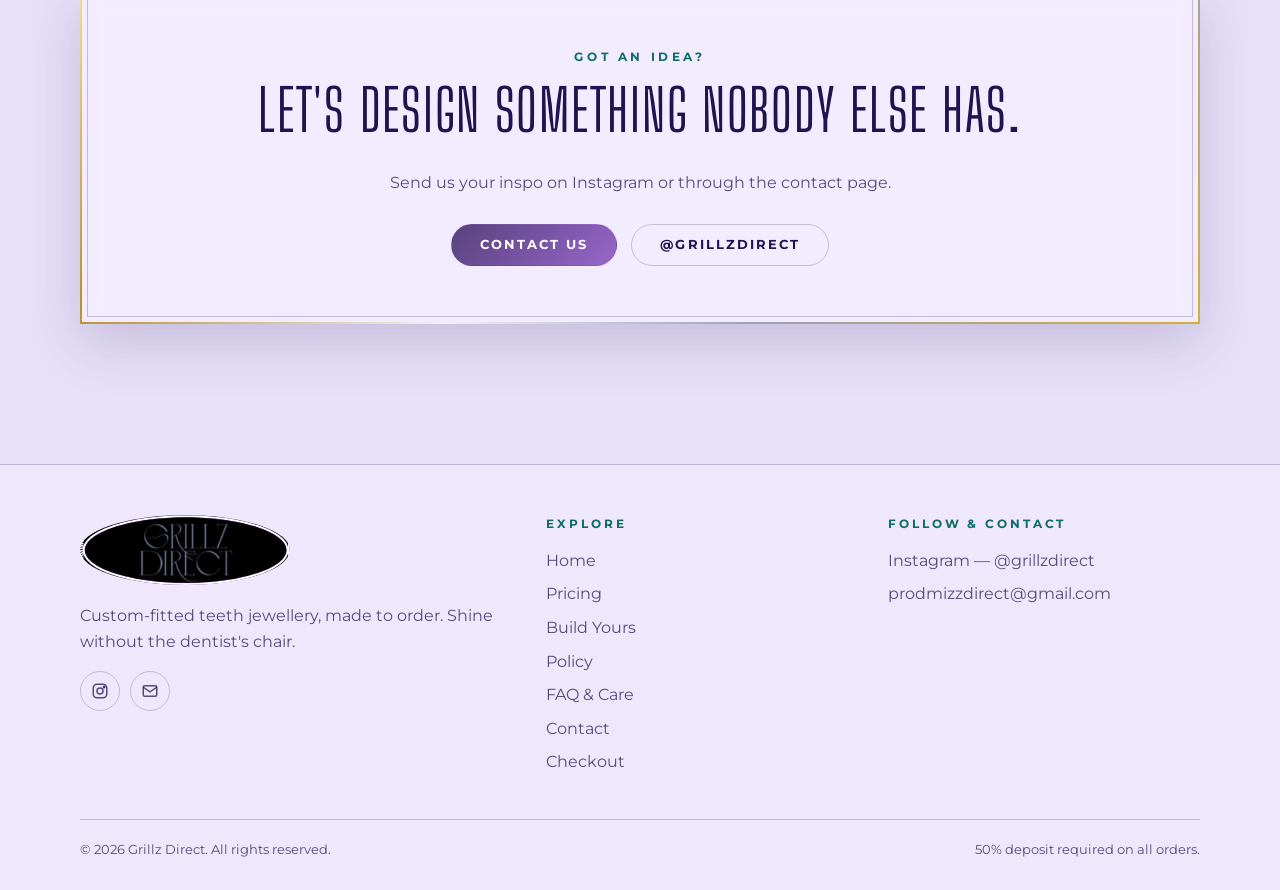
==== commit 795a47ab: "Run Stripe checkout and contact form on Netlify Netlify only serves static files, so the Python serv" ====
--- a/index.html
+++ b/index.html
@@ -6,7 +6,7 @@
   <title>Grillz Direct — Custom Teeth Jewellery</title>
   <meta name="description" content="Custom-fitted grillz made to order in Ireland and the UK. Silver, gold and rose gold teeth jewellery from €40 / £35.">
   <meta property="og:type" content="website">
-  <meta property="og:title" content="Grillz Direct — Smiling with a lil shine to it.">
+  <meta property="og:title" content="Grillz Direct — SMILING WITH A LIL SHINE TO IT">
   <meta property="og:description" content="Custom-fitted grillz from €40 / £35. Build your set and pay a 50% deposit online.">
   <meta property="og:image" content="images/background.jpg">
   <meta name="theme-color" content="#000000">
@@ -24,7 +24,7 @@
     <div class="marquee bottom" aria-hidden="true">Grillz Direct · Made to fit · Grillz Direct · Made to fit ·&nbsp;</div>
     <div>
       <h1 class="intro-brand"><img class="intro-banner" src="images/logo-banner.png" alt="Grillz Direct" width="994" height="238"></h1>
-      <p class="intro-tag">Smiling with a lil shine to it.</p>
+      <p class="intro-tag">SMILING WITH A LIL SHINE TO IT</p>
     </div>
     <a class="slide-down" href="#start" aria-label="Scroll down to enter">
       <svg viewBox="0 0 40 22" aria-hidden="true"><path class="edge" d="M3 3l17 16L37 3"/><path class="core" d="M3 3l17 16L37 3"/></svg>
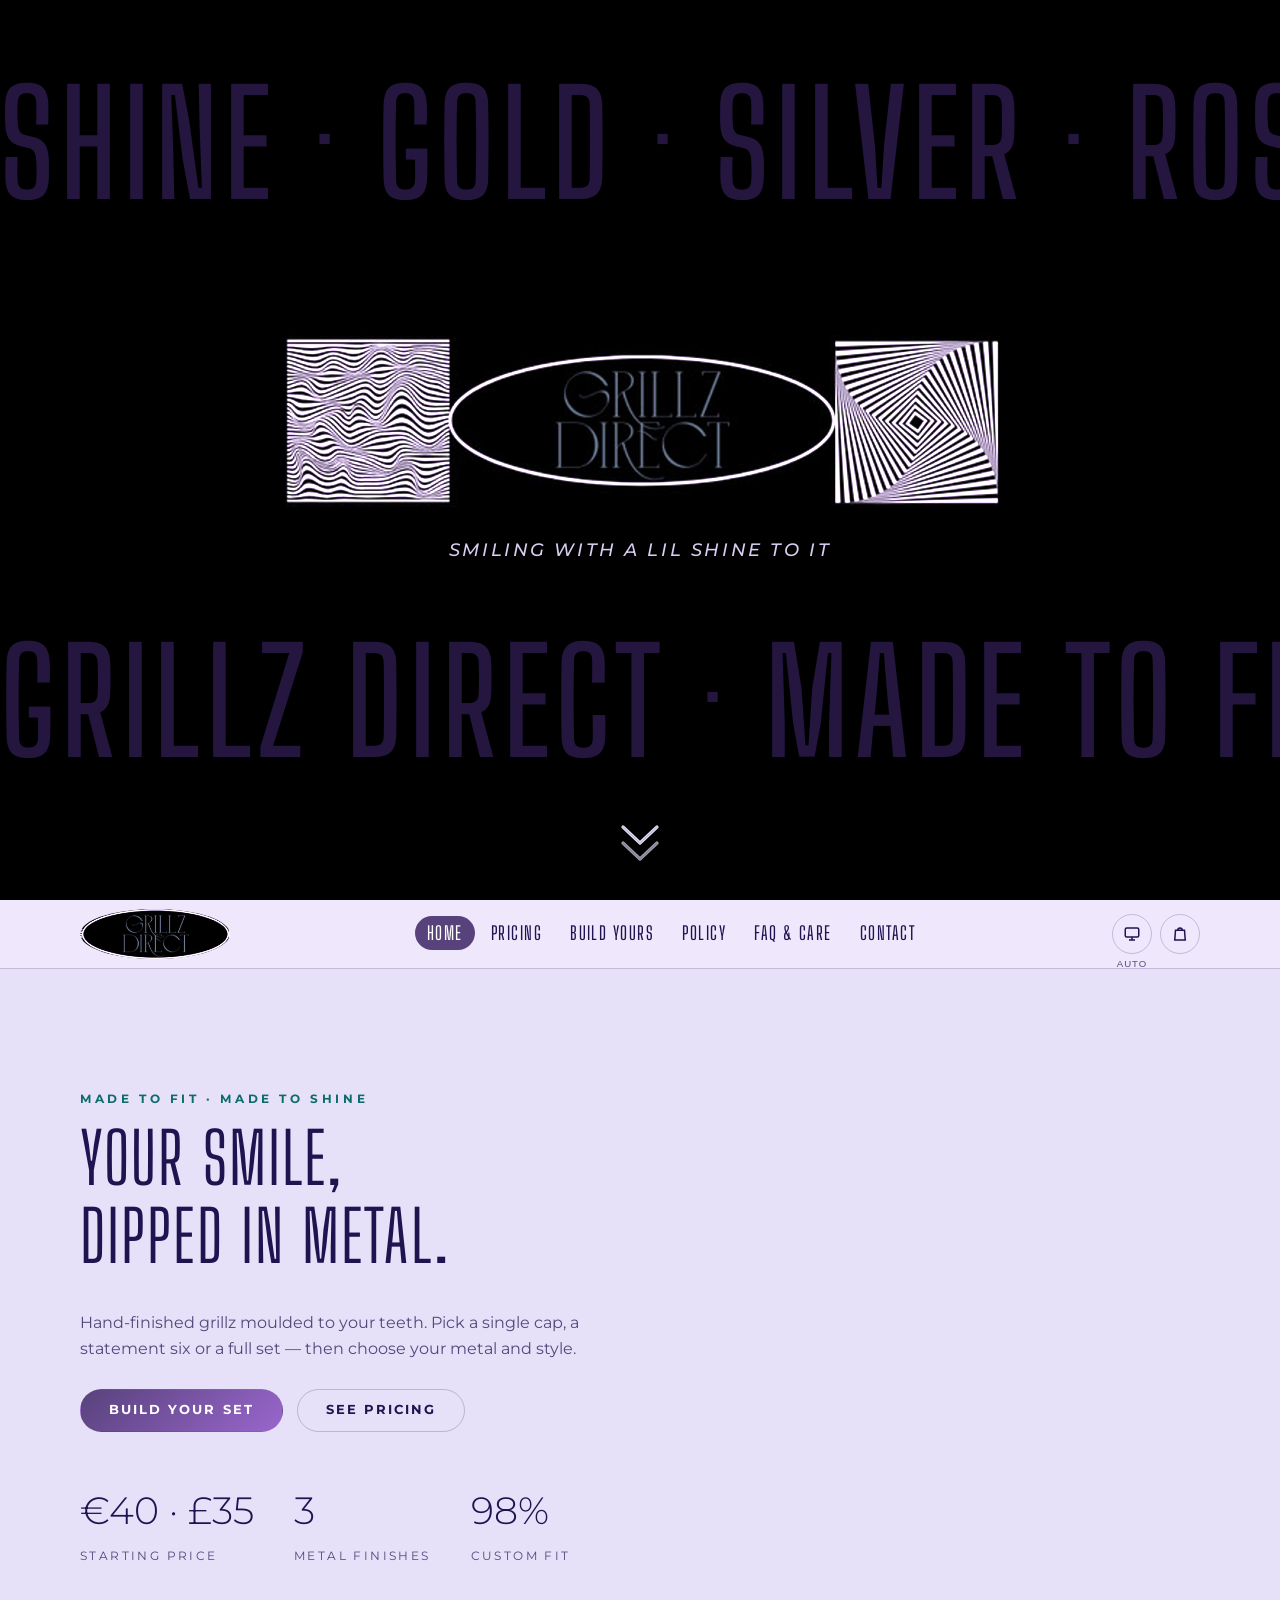
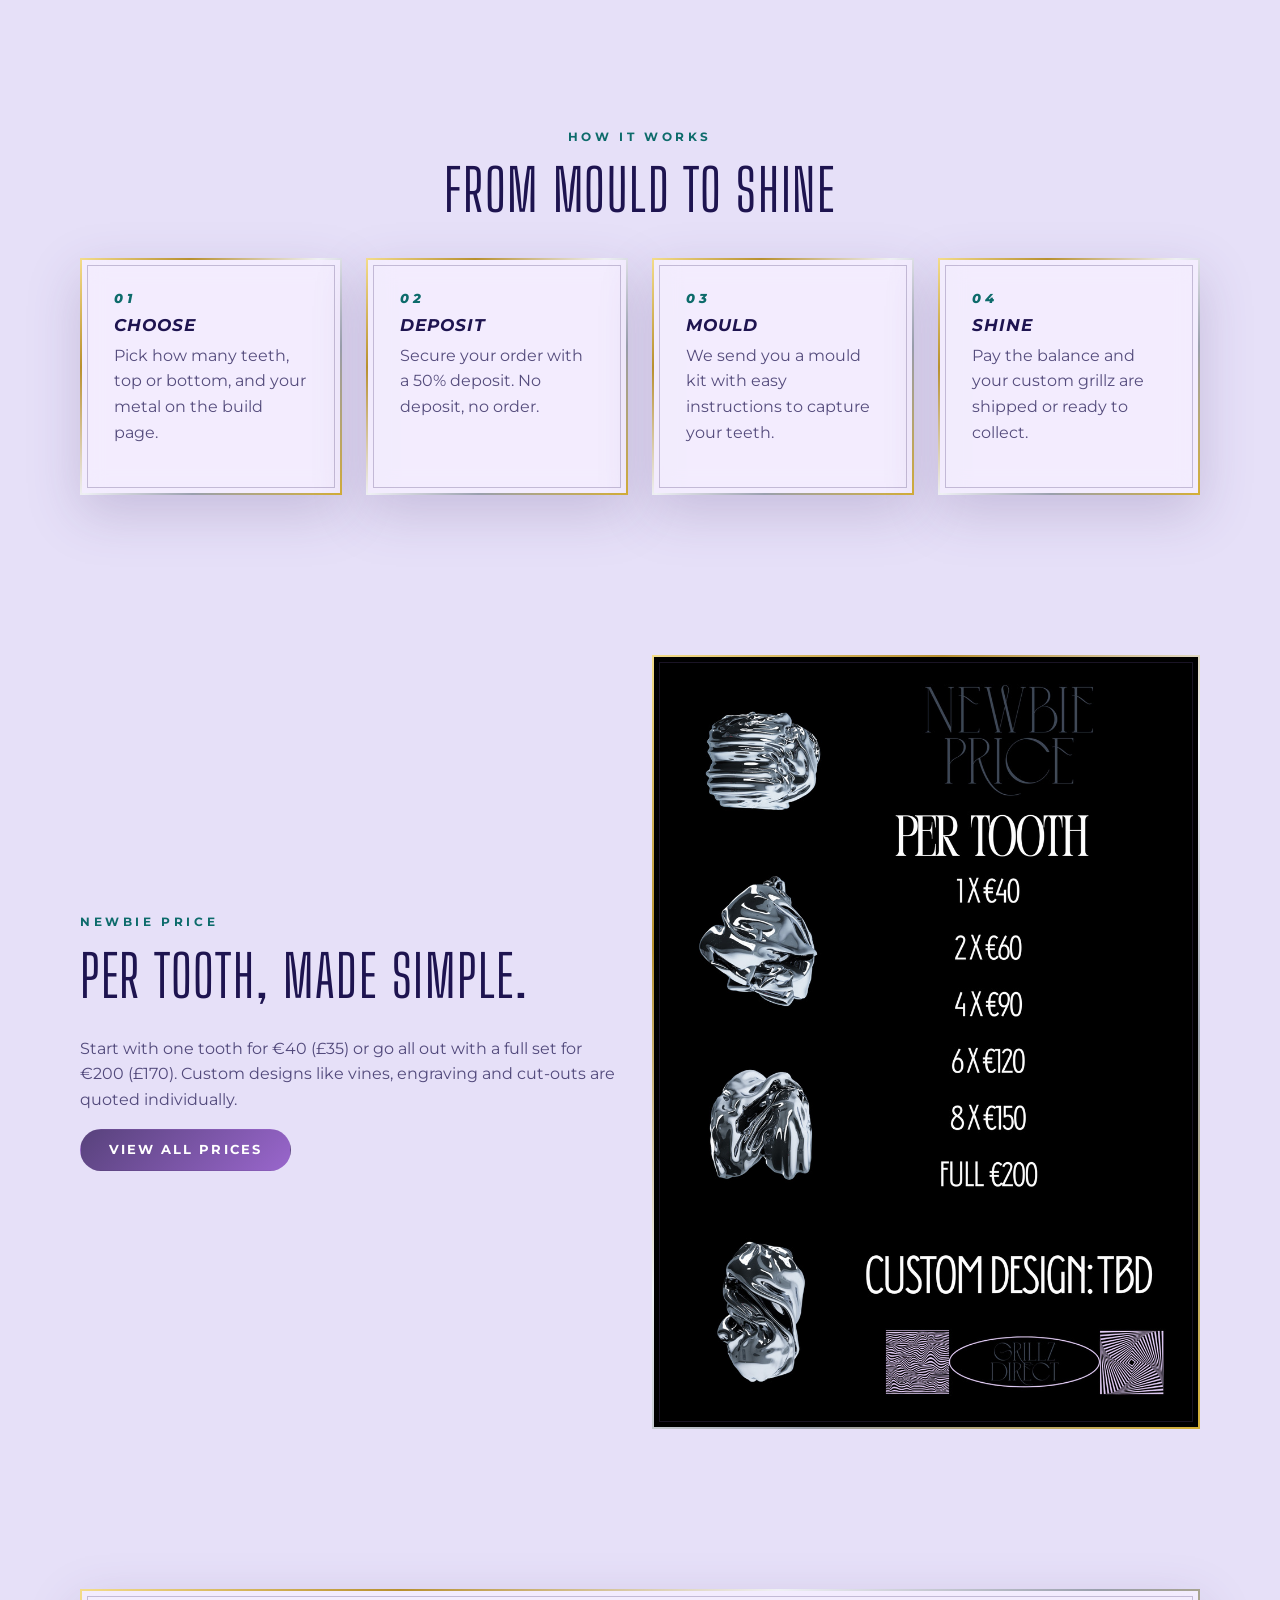
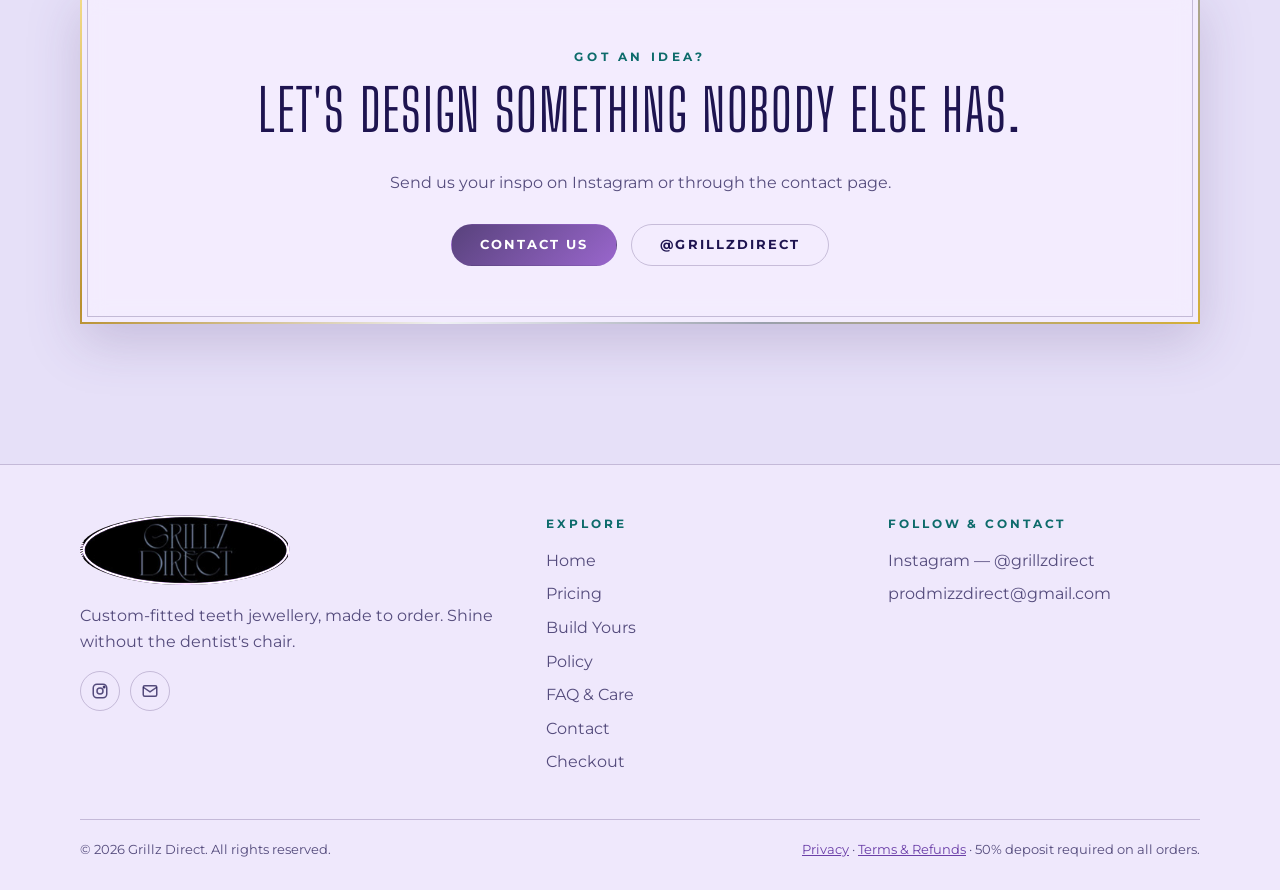
==== commit b39c837d: "Add privacy policy and terms pages Taking payments and collecting customer details in Ireland and th" ====
--- a/index.html
+++ b/index.html
@@ -8,7 +8,7 @@
   <meta property="og:type" content="website">
   <meta property="og:title" content="Grillz Direct — SMILING WITH A LIL SHINE TO IT">
   <meta property="og:description" content="Custom-fitted grillz from €40 / £35. Build your set and pay a 50% deposit online.">
-  <meta property="og:image" content="images/background.jpg">
+  <meta property="og:image" content="https://grillzdirect.netlify.app/images/background.jpg">
   <meta name="theme-color" content="#000000">
   <script>try{var t=JSON.parse(localStorage.getItem("gd-theme"));if(t&&t!=="auto")document.documentElement.dataset.theme=t}catch(e){}</script>
   <link rel="preconnect" href="https://fonts.googleapis.com">
--- a/css/style.css
+++ b/css/style.css
@@ -397,6 +397,13 @@
 .policy-list .num { font-family: var(--font-title); font-size: 2.4rem; color: var(--accent); line-height: 1; min-width: 50px; }
 .policy-list strong { display: block; font-style: italic; text-transform: uppercase; letter-spacing: .05em; margin-bottom: 4px; }
 
+/* ---------- legal pages ---------- */
+.legal { max-width: 860px; }
+.legal h2 { font-size: clamp(1.6rem, 4vw, 2.2rem); margin: 1.6em 0 .5em; }
+.legal ul { color: var(--text-soft); padding-left: 1.2em; margin: 0 0 1em; }
+.legal li { margin-bottom: .6em; }
+.legal li strong { color: var(--text); }
+
 /* ---------- lightbox ---------- */
 .lightbox { position: fixed; inset: 0; z-index: 100; display: none; place-items: center; background: rgba(6, 4, 20, .88); padding: 24px; cursor: zoom-out; }
 .lightbox.open { display: grid; animation: fade-in .25s; }
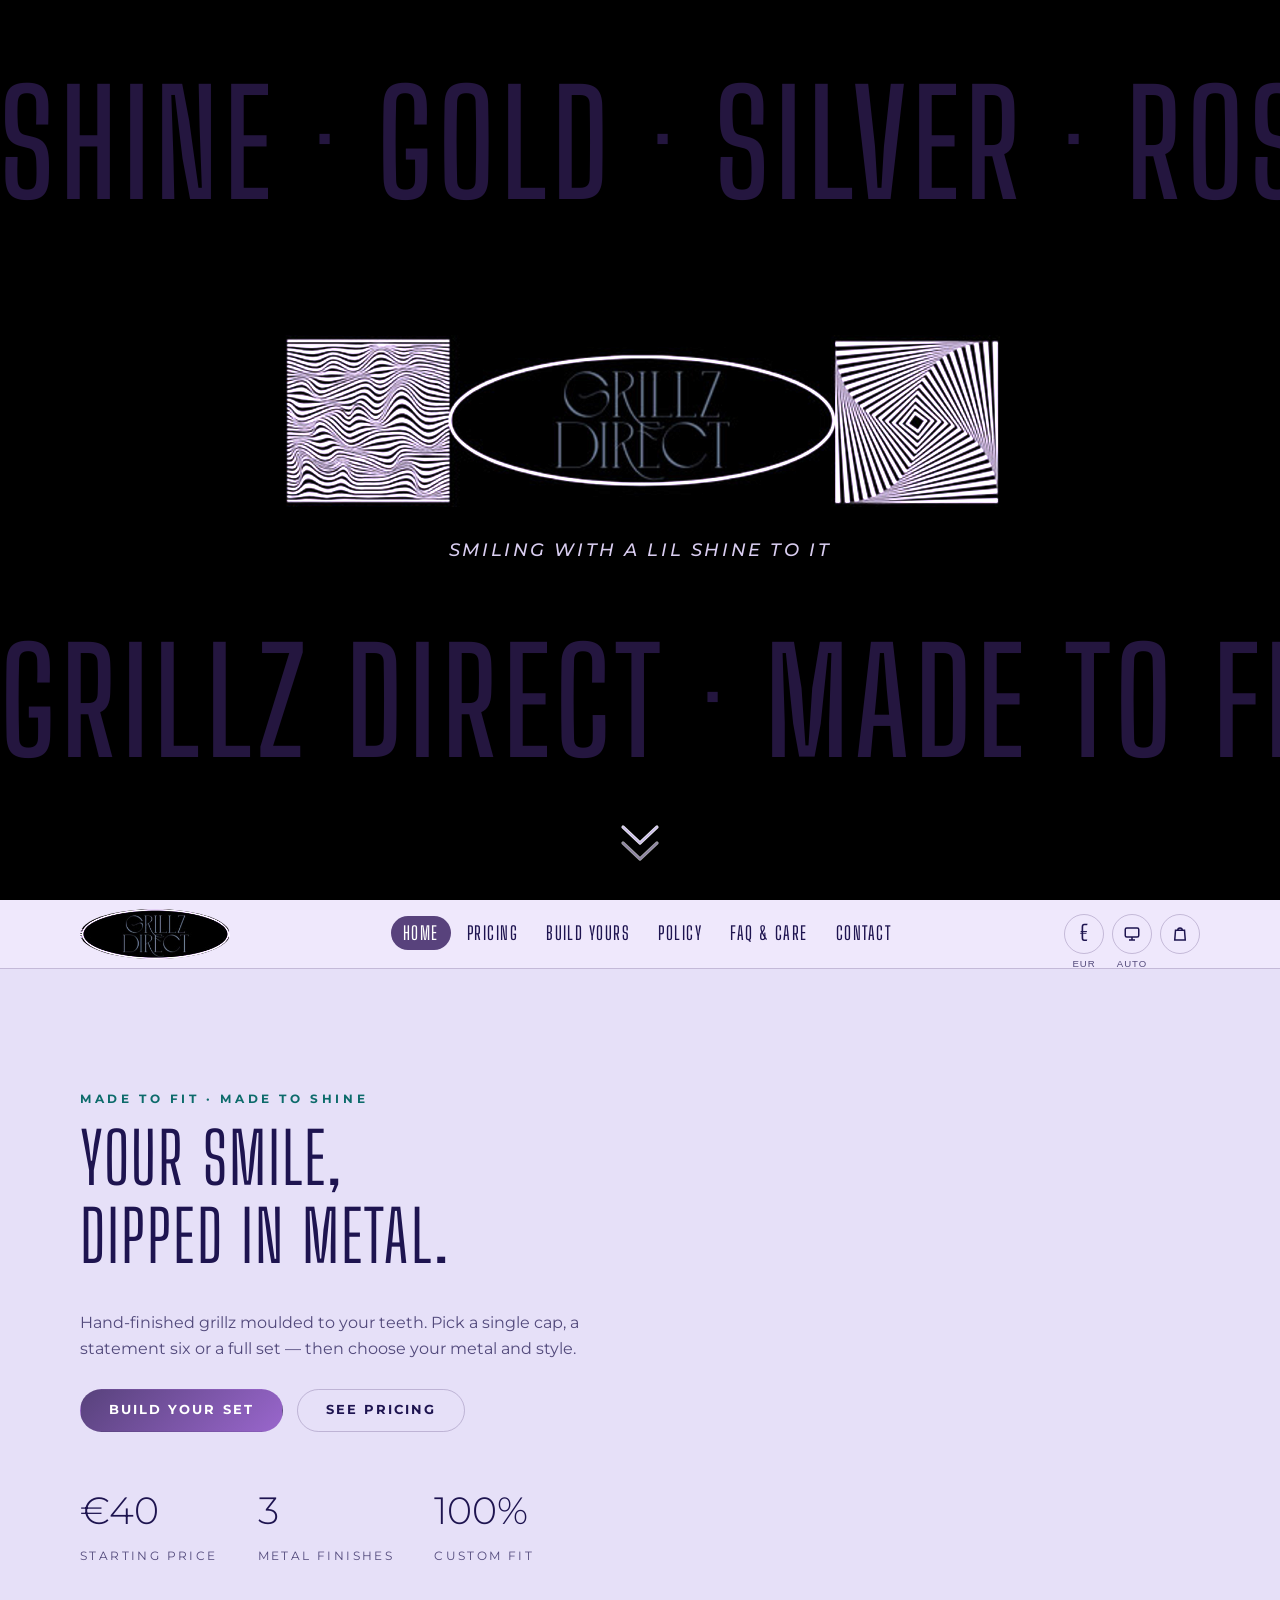
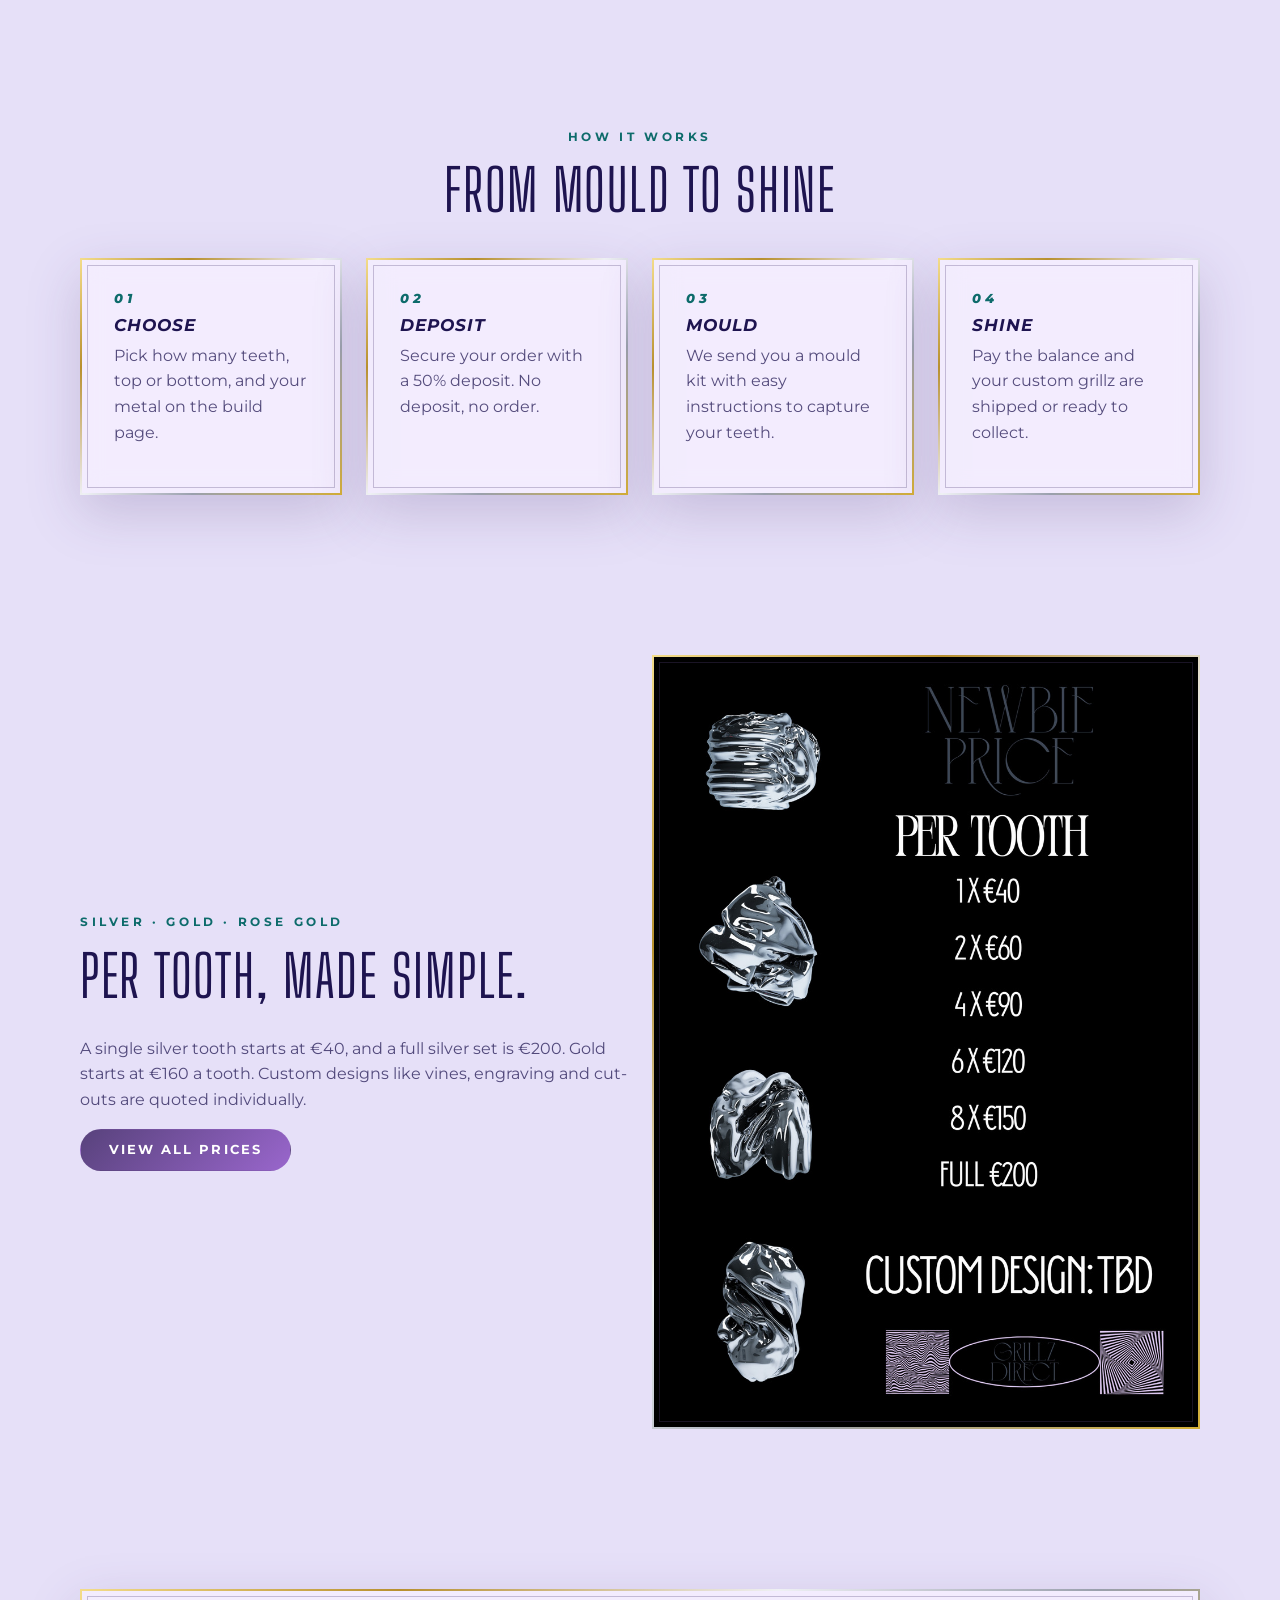
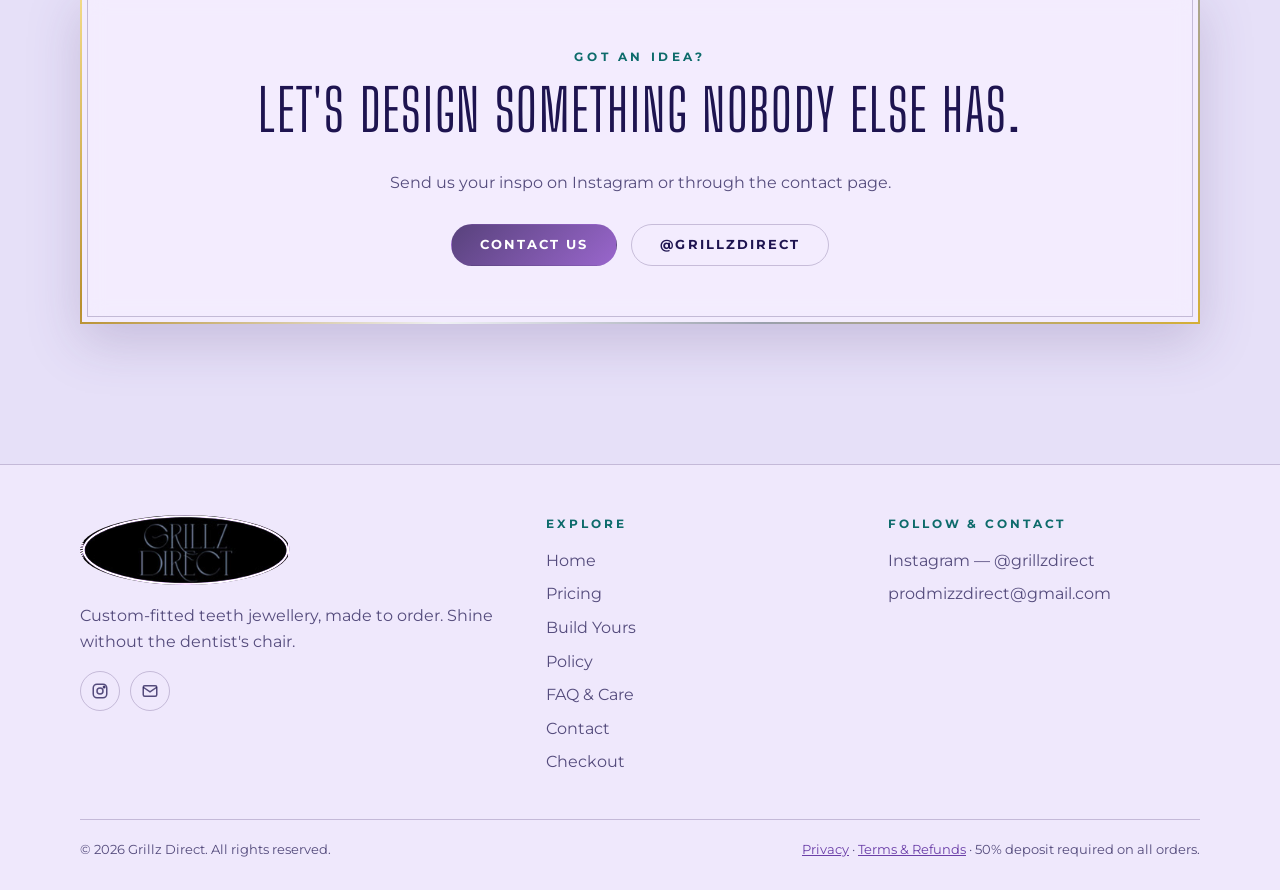
==== commit ee9843f0: "Price each metal separately, add a currency button and tab icon Silver keeps the flyer prices; 9ct g" ====
--- a/index.html
+++ b/index.html
@@ -1,99 +1,102 @@
-<!DOCTYPE html>
-<html lang="en">
-<head>
-  <meta charset="UTF-8">
-  <meta name="viewport" content="width=device-width, initial-scale=1.0">
-  <title>Grillz Direct — Custom Teeth Jewellery</title>
-  <meta name="description" content="Custom-fitted grillz made to order in Ireland and the UK. Silver, gold and rose gold teeth jewellery from €40 / £35.">
-  <meta property="og:type" content="website">
-  <meta property="og:title" content="Grillz Direct — SMILING WITH A LIL SHINE TO IT">
-  <meta property="og:description" content="Custom-fitted grillz from €40 / £35. Build your set and pay a 50% deposit online.">
-  <meta property="og:image" content="https://grillzdirect.netlify.app/images/background.jpg">
-  <meta name="theme-color" content="#000000">
-  <script>try{var t=JSON.parse(localStorage.getItem("gd-theme"));if(t&&t!=="auto")document.documentElement.dataset.theme=t}catch(e){}</script>
-  <link rel="preconnect" href="https://fonts.googleapis.com">
-  <link rel="preconnect" href="https://fonts.gstatic.com" crossorigin>
-  <link href="https://fonts.googleapis.com/css2?family=Big+Shoulders+Display:wght@300;400;500;600&family=Montserrat:ital,wght@0,400;0,500;0,600;0,700;0,800;1,700&display=swap" rel="stylesheet">
-  <link rel="stylesheet" href="css/style.css">
-  <script src="js/main.js" defer></script>
-</head>
-<body>
-  <!-- Intro: the brand banner on solid black, unveiled from the centre -->
-  <section class="intro" aria-label="Welcome">
-    <div class="marquee top" aria-hidden="true">Shine · Gold · Silver · Rose · Custom · Shine · Gold · Silver · Rose · Custom ·&nbsp;</div>
-    <div class="marquee bottom" aria-hidden="true">Grillz Direct · Made to fit · Grillz Direct · Made to fit ·&nbsp;</div>
-    <div>
-      <h1 class="intro-brand"><img class="intro-banner" src="images/logo-banner.png" alt="Grillz Direct" width="994" height="238"></h1>
-      <p class="intro-tag">SMILING WITH A LIL SHINE TO IT</p>
-    </div>
-    <a class="slide-down" href="#start" aria-label="Scroll down to enter">
-      <svg viewBox="0 0 40 22" aria-hidden="true"><path class="edge" d="M3 3l17 16L37 3"/><path class="core" d="M3 3l17 16L37 3"/></svg>
-      <svg viewBox="0 0 40 22" aria-hidden="true"><path class="edge" d="M3 3l17 16L37 3"/><path class="core" d="M3 3l17 16L37 3"/></svg>
-    </a>
-  </section>
-
-  <header id="site-header"></header>
-
-  <main id="start">
-    <section class="hero">
-      <div class="container reveal">
-        <span class="eyebrow">Made to fit · Made to shine</span>
-        <h2>Your smile,<br>dipped in metal.</h2>
-        <p style="max-width:520px">Hand-finished grillz moulded to your teeth. Pick a single cap, a statement six or a full set — then choose your metal and style.</p>
-        <div class="hero-actions">
-          <a class="btn" href="custom.html">Build your set</a>
-          <a class="btn btn-ghost" href="shop.html">See pricing</a>
-        </div>
-        <div class="stats">
-          <div class="stat"><strong>€40 · £35</strong><span>Starting price</span></div>
-          <div class="stat"><strong data-count-to="3">3</strong><span>Metal finishes</span></div>
-          <div class="stat"><strong data-count-to="100" data-suffix="%">100%</strong><span>Custom fit</span></div>
-        </div>
-      </div>
-    </section>
-
-    <section class="section">
-      <div class="container">
-        <div class="center reveal">
-          <span class="eyebrow">How it works</span>
-          <h2>From mould to shine</h2>
-        </div>
-        <div class="grid grid-3 steps" style="margin-top:36px">
-          <article class="card step reveal"><h3>Choose</h3><p>Pick how many teeth, top or bottom, and your metal on the build page.</p></article>
-          <article class="card step reveal"><h3>Deposit</h3><p>Secure your order with a 50% deposit. No deposit, no order.</p></article>
-          <article class="card step reveal"><h3>Mould</h3><p>We send you a mould kit with easy instructions to capture your teeth.</p></article>
-          <article class="card step reveal"><h3>Shine</h3><p>Pay the balance and your custom grillz are shipped or ready to collect.</p></article>
-        </div>
-      </div>
-    </section>
-
-    <section class="section">
-      <div class="container grid grid-2" style="align-items:center">
-        <div class="reveal">
-          <span class="eyebrow">Newbie price</span>
-          <h2>Per tooth, made simple.</h2>
-          <p>Start with one tooth for €40 (£35) or go all out with a full set for €200 (£170). Custom designs like vines, engraving and cut-outs are quoted individually.</p>
-          <a class="btn" href="shop.html">View all prices</a>
-        </div>
-        <button class="flyer reveal" data-lightbox="images/pricing.jpeg" aria-label="Open pricing flyer">
-          <img src="images/pricing.jpeg" alt="Grillz Direct newbie price list flyer" loading="lazy">
-        </button>
-      </div>
-    </section>
-
-    <section class="section">
-      <div class="container card center reveal" style="padding:56px 28px">
-        <span class="eyebrow">Got an idea?</span>
-        <h2>Let's design something nobody else has.</h2>
-        <p>Send us your inspo on Instagram or through the contact page.</p>
-        <div class="hero-actions" style="justify-content:center">
-          <a class="btn" href="contact.html">Contact us</a>
-          <a class="btn btn-ghost" href="https://www.instagram.com/grillzdirect/" target="_blank" rel="noopener">@grillzdirect</a>
-        </div>
-      </div>
-    </section>
-  </main>
-
-  <footer id="site-footer"></footer>
-</body>
-</html>
+<!DOCTYPE html>
+<html lang="en">
+<head>
+  <meta charset="UTF-8">
+  <meta name="viewport" content="width=device-width, initial-scale=1.0">
+  <link rel="icon" type="image/png" sizes="32x32" href="/images/favicon-32.png">
+  <link rel="icon" type="image/png" sizes="180x180" href="/images/apple-touch-icon.png">
+  <link rel="apple-touch-icon" href="/images/apple-touch-icon.png">
+  <title>Grillz Direct — Custom Teeth Jewellery</title>
+  <meta name="description" content="Custom-fitted grillz made to order in Ireland and the UK. Silver, gold and rose gold teeth jewellery from €40 / £35.">
+  <meta property="og:type" content="website">
+  <meta property="og:title" content="Grillz Direct — SMILING WITH A LIL SHINE TO IT">
+  <meta property="og:description" content="Custom-fitted grillz from €40 / £35. Build your set and pay a 50% deposit online.">
+  <meta property="og:image" content="https://grillzdirect.netlify.app/images/background.jpg">
+  <meta name="theme-color" content="#000000">
+  <script>try{var t=JSON.parse(localStorage.getItem("gd-theme"));if(t&&t!=="auto")document.documentElement.dataset.theme=t}catch(e){}</script>
+  <link rel="preconnect" href="https://fonts.googleapis.com">
+  <link rel="preconnect" href="https://fonts.gstatic.com" crossorigin>
+  <link href="https://fonts.googleapis.com/css2?family=Big+Shoulders+Display:wght@300;400;500;600&family=Montserrat:ital,wght@0,400;0,500;0,600;0,700;0,800;1,700&display=swap" rel="stylesheet">
+  <link rel="stylesheet" href="css/style.css">
+  <script src="js/main.js" defer></script>
+</head>
+<body>
+  <!-- Intro: the brand banner on solid black, unveiled from the centre -->
+  <section class="intro" aria-label="Welcome">
+    <div class="marquee top" aria-hidden="true">Shine · Gold · Silver · Rose · Custom · Shine · Gold · Silver · Rose · Custom ·&nbsp;</div>
+    <div class="marquee bottom" aria-hidden="true">Grillz Direct · Made to fit · Grillz Direct · Made to fit ·&nbsp;</div>
+    <div>
+      <h1 class="intro-brand"><img class="intro-banner" src="images/logo-banner.png" alt="Grillz Direct" width="994" height="238"></h1>
+      <p class="intro-tag">SMILING WITH A LIL SHINE TO IT</p>
+    </div>
+    <a class="slide-down" href="#start" aria-label="Scroll down to enter">
+      <svg viewBox="0 0 40 22" aria-hidden="true"><path class="edge" d="M3 3l17 16L37 3"/><path class="core" d="M3 3l17 16L37 3"/></svg>
+      <svg viewBox="0 0 40 22" aria-hidden="true"><path class="edge" d="M3 3l17 16L37 3"/><path class="core" d="M3 3l17 16L37 3"/></svg>
+    </a>
+  </section>
+
+  <header id="site-header"></header>
+
+  <main id="start">
+    <section class="hero">
+      <div class="container reveal">
+        <span class="eyebrow">Made to fit · Made to shine</span>
+        <h2>Your smile,<br>dipped in metal.</h2>
+        <p style="max-width:520px">Hand-finished grillz moulded to your teeth. Pick a single cap, a statement six or a full set — then choose your metal and style.</p>
+        <div class="hero-actions">
+          <a class="btn" href="custom.html">Build your set</a>
+          <a class="btn btn-ghost" href="shop.html">See pricing</a>
+        </div>
+        <div class="stats">
+          <div class="stat"><strong data-price="silver:1">€40</strong><span>Starting price</span></div>
+          <div class="stat"><strong data-count-to="3">3</strong><span>Metal finishes</span></div>
+          <div class="stat"><strong data-count-to="100" data-suffix="%">100%</strong><span>Custom fit</span></div>
+        </div>
+      </div>
+    </section>
+
+    <section class="section">
+      <div class="container">
+        <div class="center reveal">
+          <span class="eyebrow">How it works</span>
+          <h2>From mould to shine</h2>
+        </div>
+        <div class="grid grid-3 steps" style="margin-top:36px">
+          <article class="card step reveal"><h3>Choose</h3><p>Pick how many teeth, top or bottom, and your metal on the build page.</p></article>
+          <article class="card step reveal"><h3>Deposit</h3><p>Secure your order with a 50% deposit. No deposit, no order.</p></article>
+          <article class="card step reveal"><h3>Mould</h3><p>We send you a mould kit with easy instructions to capture your teeth.</p></article>
+          <article class="card step reveal"><h3>Shine</h3><p>Pay the balance and your custom grillz are shipped or ready to collect.</p></article>
+        </div>
+      </div>
+    </section>
+
+    <section class="section">
+      <div class="container grid grid-2" style="align-items:center">
+        <div class="reveal">
+          <span class="eyebrow">Silver · Gold · Rose gold</span>
+          <h2>Per tooth, made simple.</h2>
+          <p>A single silver tooth starts at <span data-price="silver:1">€40</span>, and a full silver set is <span data-price="silver:full">€200</span>. Gold starts at <span data-price="gold:1">€160</span> a tooth. Custom designs like vines, engraving and cut-outs are quoted individually.</p>
+          <a class="btn" href="shop.html">View all prices</a>
+        </div>
+        <button class="flyer reveal" data-lightbox="images/pricing.jpeg" aria-label="Open pricing flyer">
+          <img src="images/pricing.jpeg" alt="Grillz Direct newbie price list flyer" loading="lazy">
+        </button>
+      </div>
+    </section>
+
+    <section class="section">
+      <div class="container card center reveal" style="padding:56px 28px">
+        <span class="eyebrow">Got an idea?</span>
+        <h2>Let's design something nobody else has.</h2>
+        <p>Send us your inspo on Instagram or through the contact page.</p>
+        <div class="hero-actions" style="justify-content:center">
+          <a class="btn" href="contact.html">Contact us</a>
+          <a class="btn btn-ghost" href="https://www.instagram.com/grillzdirect/" target="_blank" rel="noopener">@grillzdirect</a>
+        </div>
+      </div>
+    </section>
+  </main>
+
+  <footer id="site-footer"></footer>
+</body>
+</html>
--- a/css/style.css
+++ b/css/style.css
@@ -177,6 +177,7 @@
 .cart-count[data-count="0"] { display: none; }
 .theme-label { font-size: .6rem; position: absolute; bottom: -16px; letter-spacing: .1em; text-transform: uppercase; color: var(--text-soft); }
 .menu-toggle { display: none; }
+.currency-symbol { font-family: var(--font-title); font-size: 1.35rem; font-weight: 500; line-height: 1; }
 
 @media (max-width: 1100px) {
   .menu-toggle { display: inline-grid; }
